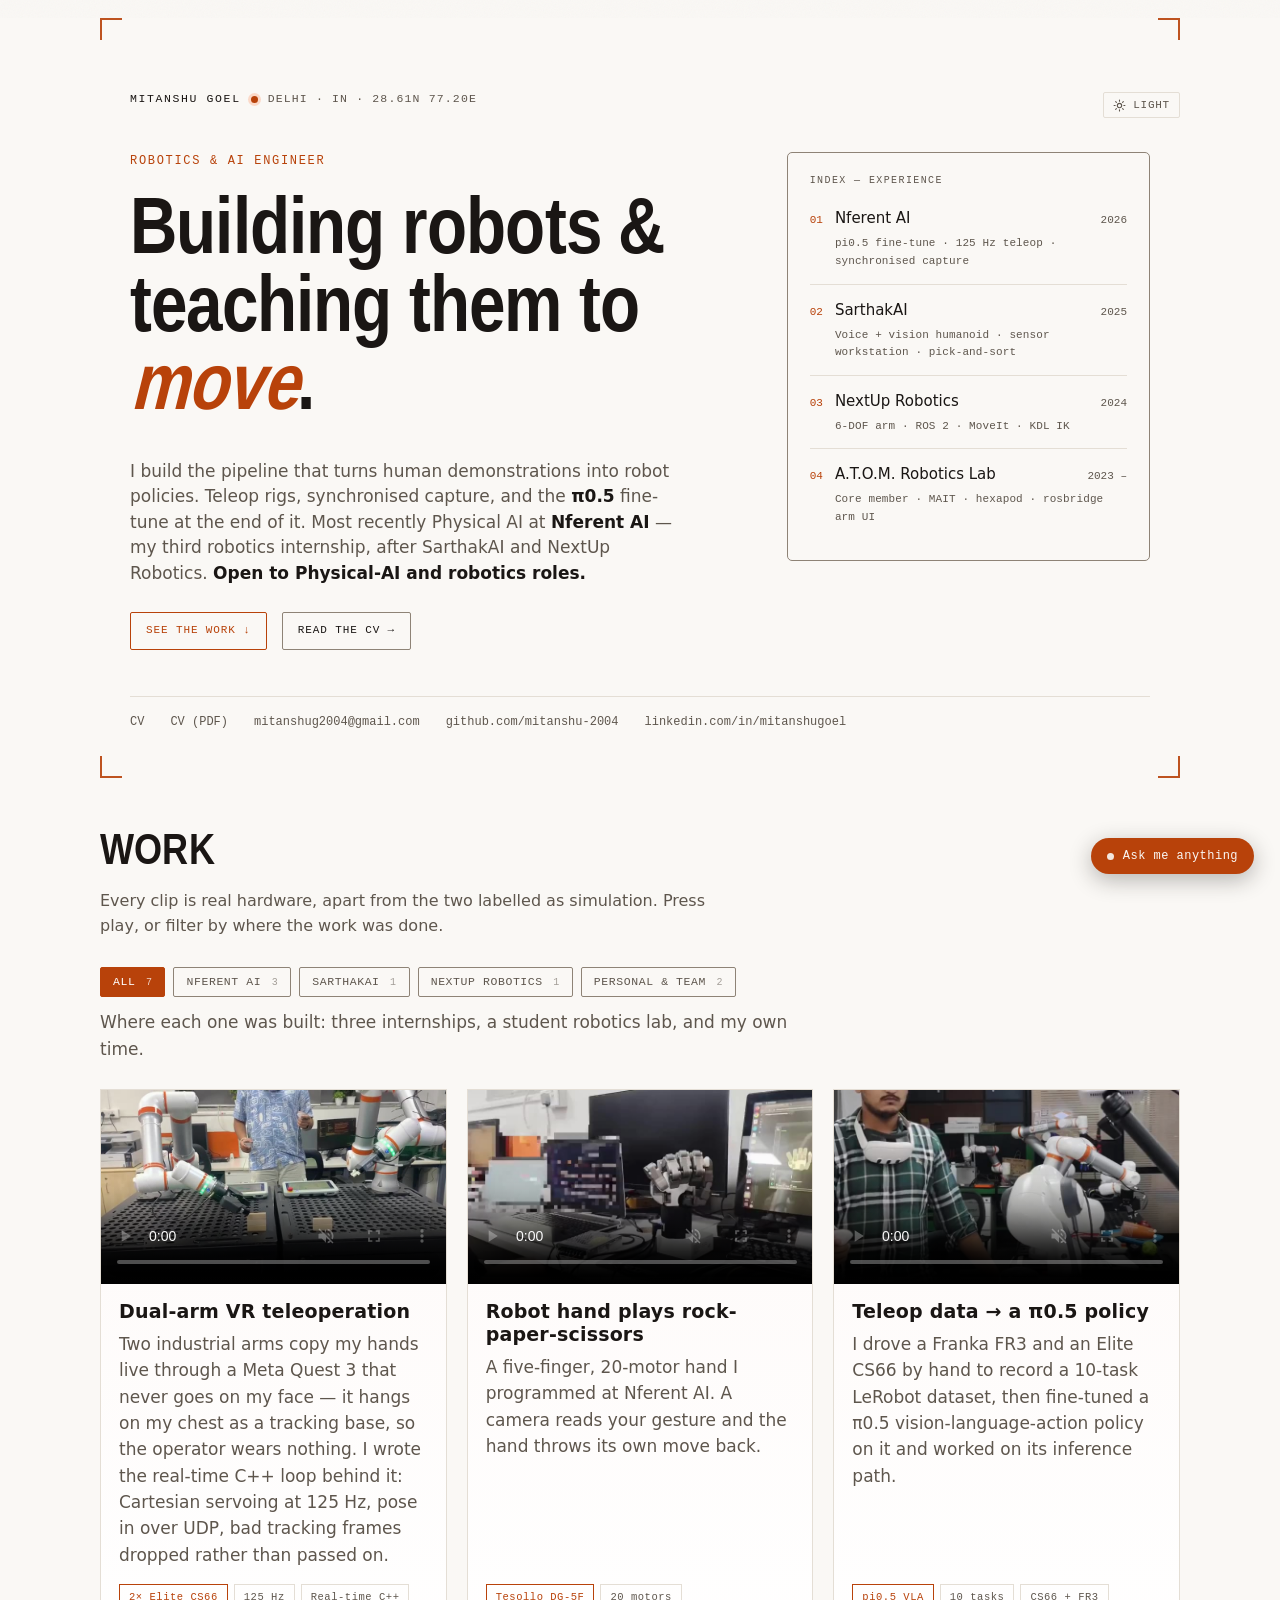
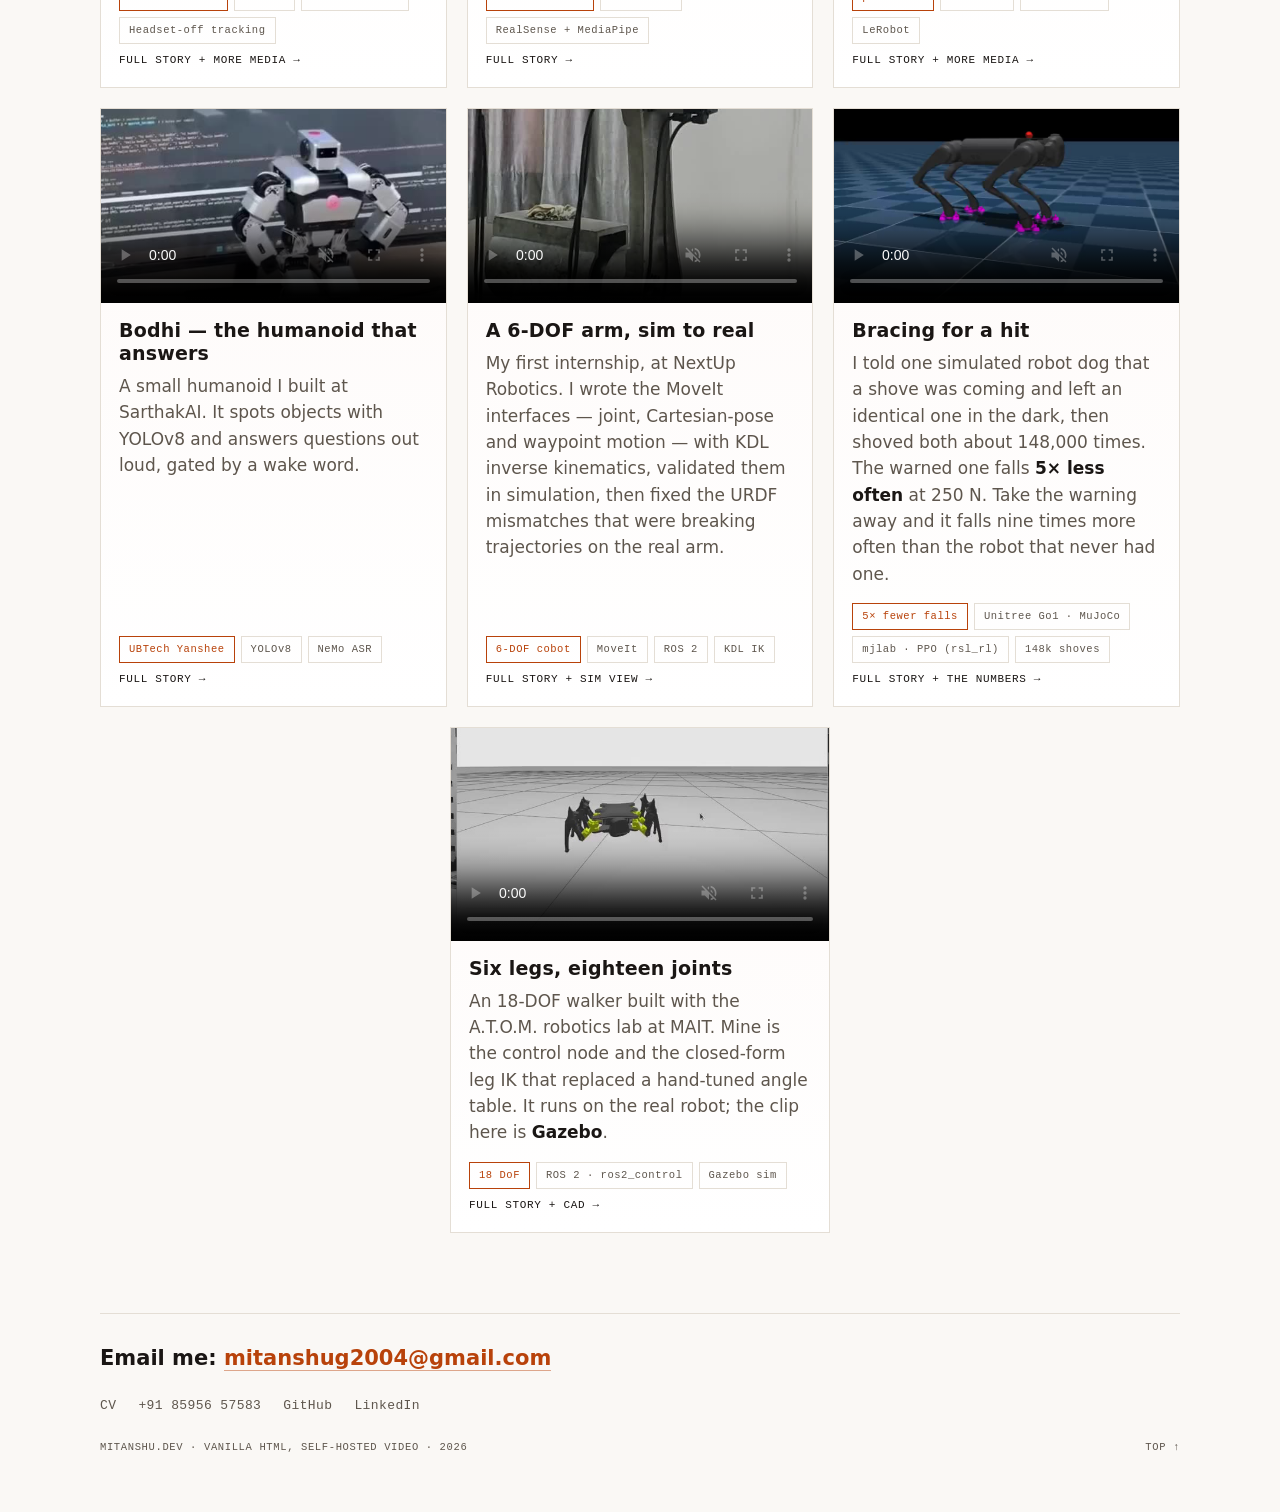
==== index.html @ b7894341 "NextUp: a clip where the arm actually moves, and a sim built from the real URDF The old hardware cli" ====
<!DOCTYPE html>
<html lang="en" id="top">
<head>
<meta charset="utf-8">
<meta name="viewport" content="width=device-width, initial-scale=1">
<title>Mitanshu Goel — Robotics &amp; AI engineer</title>
<meta name="description" content="I build robots and the AI that runs them — teleoperation rigs, robot hands, data pipelines. Demo footage from hardware I ran myself, numbers as measured.">
<meta property="og:type" content="website">
<meta property="og:site_name" content="Mitanshu Goel">
<meta property="og:locale" content="en_US">
<meta property="og:title" content="Mitanshu Goel — Robotics &amp; AI engineer">
<meta property="og:description" content="Teleoperation rigs, robot hands, and the ML behind them — real hardware, numbers as measured.">
<meta property="og:url" content="https://mitanshu.dev/">
<meta property="og:image" content="https://mitanshu.dev/assets/media/og.jpg">
<meta property="og:image:width" content="1200">
<meta property="og:image:height" content="630">
<meta property="og:image:alt" content="Mitanshu Goel — Robotics &amp; AI engineer. Building robots and teaching them to move. Open to Physical-AI and robotics roles.">
<meta name="twitter:card" content="summary_large_image">
<meta name="twitter:image" content="https://mitanshu.dev/assets/media/og.jpg">
<link rel="canonical" href="https://mitanshu.dev/">
<meta name="theme-color" content="#FAF8F5" media="(prefers-color-scheme: light)">
<meta name="theme-color" content="#131110" media="(prefers-color-scheme: dark)">
<link rel="icon" href="/favicon.svg" type="image/svg+xml">
<link rel="apple-touch-icon" href="/apple-touch-icon.png">
<link rel="preload" href="/assets/fonts/lsn-bold.woff2" as="font" type="font/woff2" crossorigin>
<link rel="stylesheet" href="/assets/css/site.css">
<script>
/* Applies a saved theme before first paint. Inline and synchronous on purpose:
   deferred in an external file this runs after the first frame and the page
   flashes the wrong scheme. No stored choice means no attribute, which leaves
   `color-scheme: light dark` to follow the operating system. */
(function(){try{var t=localStorage.getItem("theme");
if(t==="light"||t==="dark")document.documentElement.setAttribute("data-theme",t);}catch(e){}})();
</script>

<link rel="stylesheet" href="/assets/css/chat.css">
<!-- Chat backend: points at the deployed Cloudflare Worker. On localhost the widget uses the dev-proxy automatically. -->
<meta name="chat-endpoint" content="https://mitanshu-chat.mitanshug2004.workers.dev/chat">
<script src="/assets/js/site.js" defer></script>
<script src="/assets/js/analytics.js" defer></script>
<script src="/assets/js/chat.js" defer></script>
<script>document.documentElement.classList.add('reveal-on');addEventListener('load',function(){setTimeout(function(){var n=document.querySelectorAll('.reveal:not(.is-in)');for(var i=0;i<n.length;i++)n[i].classList.add('is-in');},2500);});</script>
<script type="application/ld+json">
{
  "@context": "https://schema.org",
  "@graph": [
    {
      "@type": "WebSite",
      "@id": "https://mitanshu.dev/#website",
      "url": "https://mitanshu.dev/",
      "name": "Mitanshu Goel",
      "description": "Robotics & AI engineer — teleoperation rigs, robot hands, and the ML behind them.",
      "inLanguage": "en",
      "publisher": { "@id": "https://mitanshu.dev/#person" }
    },
    {
      "@type": "ProfilePage",
      "@id": "https://mitanshu.dev/#profilepage",
      "url": "https://mitanshu.dev/",
      "name": "Mitanshu Goel — Robotics & AI engineer",
      "isPartOf": { "@id": "https://mitanshu.dev/#website" },
      "mainEntity": { "@id": "https://mitanshu.dev/#person" }
    },
    {
      "@type": "Person",
      "@id": "https://mitanshu.dev/#person",
      "name": "Mitanshu Goel",
      "url": "https://mitanshu.dev/",
      "image": "https://mitanshu.dev/assets/media/og.jpg",
      "jobTitle": "Robotics & AI Engineer",
      "email": "mailto:mitanshug2004@gmail.com",
      "address": {
        "@type": "PostalAddress",
        "addressLocality": "Delhi",
        "addressCountry": "IN"
      },
      "alumniOf": {
        "@type": "CollegeOrUniversity",
        "name": "Maharaja Agrasen Institute of Technology",
        "sameAs": "https://www.mait.ac.in/"
      },
      "hasCredential": {
        "@type": "EducationalOccupationalCredential",
        "credentialCategory": "Bachelor's Degree",
        "educationalLevel": "B.Tech, Electronics & Communication Engineering",
        "about": "Minor in AI & Machine Learning",
        "dateCreated": "2026"
      },
      "knowsAbout": [
        "Robotics",
        "ROS 2",
        "Teleoperation",
        "Imitation learning",
        "Reinforcement learning",
        "MuJoCo",
        "Legged locomotion",
        "Physical AI",
        "Dexterous manipulation",
        "Machine learning",
        "PyTorch",
        "Computer vision",
        "Real-time C++",
        "Vision-language-action policies",
        "LeRobot",
        "Teleoperation control loops"
      ],
      "sameAs": [
        "https://github.com/mitanshu-2004",
        "https://www.linkedin.com/in/mitanshugoel",
        "https://huggingface.co/mitanshugoel"
      ]
    }
  ]
}
</script>
</head>
<body>

<a class="skip" href="#work">Skip to work</a>
<div class="wrap">

      <div class="theme-slot">
        <button class="theme-tog" type="button" id="themeTog" aria-pressed="false" title="Switch between light and dark">
          <svg class="t-sun" viewBox="0 0 24 24" fill="none" stroke="currentColor" stroke-width="2" stroke-linecap="round" aria-hidden="true"><circle cx="12" cy="12" r="4"/><path d="M12 2v2M12 20v2M4.9 4.9l1.4 1.4M17.7 17.7l1.4 1.4M2 12h2M20 12h2M4.9 19.1l1.4-1.4M17.7 6.3l1.4-1.4"/></svg>
          <svg class="t-moon" viewBox="0 0 24 24" fill="none" stroke="currentColor" stroke-width="2" stroke-linecap="round" stroke-linejoin="round" aria-hidden="true"><path d="M21 12.8A9 9 0 1 1 11.2 3a7 7 0 0 0 9.8 9.8z"/></svg>
          <span class="t-label" aria-hidden="true"></span>
          <span class="sr-only">Switch colour theme</span>
        </button>
      </div>


  <!-- ================= hero — statement + experience index ================= -->
  <section class="hero" id="hero">
    <span class="vf vf-tl" aria-hidden="true"></span>
    <span class="vf vf-tr" aria-hidden="true"></span>
    <span class="vf vf-bl" aria-hidden="true"></span>
    <span class="vf vf-br" aria-hidden="true"></span>

    <p class="hero-stamp"><span class="hs-name">Mitanshu Goel</span><span class="hs-dot" aria-hidden="true"></span><span class="hs-meta">Delhi · IN · 28.61N 77.20E</span></p>

    <div class="hero-main">
      <div class="hero-lead">
        <p class="hero-eyebrow">Robotics &amp; AI Engineer</p>
        <h1 class="hero-claim">Building robots &amp; teaching them to <em>move</em>.</h1>
        <p class="hero-sub">I build the pipeline that turns human demonstrations into robot policies. Teleop rigs, synchronised capture, and the <b>&#960;0.5</b> fine-tune at the end of it. Most recently Physical AI at <b>Nferent AI</b> — my third robotics internship, after SarthakAI and NextUp Robotics. <b>Open to Physical-AI and robotics roles.</b></p>
        <a class="hero-cta" href="#work">See the work ↓</a>
        <a class="hero-cta alt" href="/cv.html">Read the CV →</a>
      </div>

      <aside class="hero-index" aria-label="Experience">
        <div class="hi-cap">Index — Experience</div>
        <a class="hi-row" href="#work">
          <span class="hi-no">01</span><span class="hi-co">Nferent AI</span><span class="hi-yr">2026</span>
          <span class="hi-ro">pi0.5 fine-tune · 125 Hz teleop · synchronised capture</span>
        </a>
        <a class="hi-row" href="#work">
          <span class="hi-no">02</span><span class="hi-co">SarthakAI</span><span class="hi-yr">2025</span>
          <span class="hi-ro">Voice + vision humanoid · sensor workstation · pick-and-sort</span>
        </a>
        <a class="hi-row" href="#work">
          <span class="hi-no">03</span><span class="hi-co">NextUp Robotics</span><span class="hi-yr">2024</span>
          <span class="hi-ro">6-DOF arm · ROS 2 · MoveIt · KDL IK</span>
        </a>
        <!-- A.T.O.M. runs alongside all three internships and is the only entry
             here that is still current. It was on the CV but not on the home
             page, which left a large empty rectangle under this box on desktop.
             Filling it with real, continuous involvement beats filling it with
             a graphic. -->
        <a class="hi-row" href="/projects/hexapod.html">
          <span class="hi-no">04</span><span class="hi-co">A.T.O.M. Robotics Lab</span><span class="hi-yr">2023 –</span>
          <span class="hi-ro">Core member · MAIT · hexapod · rosbridge arm UI</span>
        </a>
      </aside>
    </div>

    <nav class="hero-foot" aria-label="Contact and profiles">
      <a href="/cv.html">CV</a>
      <a href="/assets/docs/Mitanshu-Goel-Robotics-CV.pdf" download>CV (PDF)</a>
      <a href="mailto:mitanshug2004@gmail.com">mitanshug2004@gmail.com</a>
      <a href="https://github.com/mitanshu-2004" rel="me">github.com/mitanshu-2004</a>
      <a href="https://www.linkedin.com/in/mitanshugoel" rel="me">linkedin.com/in/mitanshugoel</a>
    </nav>
  </section>

  <!-- ================= work ================= -->
  <section class="block" id="work">
    <h2 class="display">Work</h2>
    <p class="lede">Every clip is real hardware, apart from the two labelled as simulation. Press play, or filter by where the work was done.</p>

    <div class="org-filter" role="group" aria-label="Filter work by where it was built">
      <button class="ofil" data-f="all" aria-pressed="true" data-blurb="Where each one was built. Three internships, a student robotics lab, and my own time.">All <span class="ct">7</span></button>
      <button class="ofil" data-f="nferent" aria-pressed="false" data-blurb="Physical AI intern, Mar–Jun 2026. A &#960;0.5 policy fine-tune, the 125 Hz teleop loop that collected its data, and a 20-motor dexterous hand.">Nferent AI <span class="ct">3</span></button>
      <button class="ofil" data-f="sarthak" aria-pressed="false" data-blurb="AI intern, Jun–Aug 2025. A Yanshee voice-and-vision humanoid, a sensor workstation for food-chain telemetry, and a vision-guided pick-and-sort line.">SarthakAI <span class="ct">1</span></button>
      <button class="ofil" data-f="nextup" aria-pressed="false" data-blurb="Robotics intern, Jul–Sep 2024. Brought up a 6-DOF arm in ROS 2 with MoveIt and KDL inverse kinematics, from simulation to the real arm.">NextUp Robotics <span class="ct">1</span></button>
      <button class="ofil" data-f="personal" aria-pressed="false" data-blurb="An RL study on warning a robot before it gets shoved, done on my own time, and an 18-DOF hexapod built with the A.T.O.M. robotics lab at MAIT.">Personal &amp; team <span class="ct">2</span></button>
    </div>
    <p class="org-blurb" id="orgBlurb" aria-live="polite">Where each one was built: three internships, a student robotics lab, and my own time.</p>

    <div class="work-grid">

      <article class="work-card reveal" data-org="nferent" style="--i:0">
        <div class="media">
          <video src="/assets/media/dualarm-card.mp4" poster="/assets/media/dualarm-card-poster.jpg" muted loop playsinline preload="none" aria-label="Dual-arm VR teleoperation demo"></video>
        </div>
        <div class="card-body">
          <h3><a href="/projects/dual-arm-vr-teleop.html">Dual-arm VR teleoperation</a></h3>
          <p>Two industrial arms copy my hands live through a Meta Quest 3 that never goes on my face — it hangs on my chest as a tracking base, so the operator wears nothing. I wrote the real-time C++ loop behind it: Cartesian servoing at 125 Hz, pose in over UDP, bad tracking frames dropped rather than passed on.</p>
          <div class="chips">
            <span class="chip hot">2× Elite CS66</span>
            <span class="chip">125 Hz</span>
            <span class="chip">Real-time C++</span>
            <span class="chip">Headset-off tracking</span>
          </div>
          <span class="more-link" aria-hidden="true">Full story + more media →</span>
        </div>
      </article>

      <article class="work-card reveal" data-org="nferent" style="--i:1">
        <div class="media">
          <video src="/assets/media/tesollo-card.mp4" poster="/assets/media/tesollo-card-poster.jpg" muted loop playsinline preload="none" aria-label="Robot hand playing rock-paper-scissors"></video>
        </div>
        <div class="card-body">
          <h3><a href="/projects/tesollo-rps.html">Robot hand plays rock-paper-scissors</a></h3>
          <p>A five-finger, 20-motor hand I programmed at Nferent AI. A camera reads your gesture and the hand throws its own move back.</p>
          <div class="chips">
            <span class="chip hot">Tesollo DG-5F</span>
            <span class="chip">20 motors</span>
            <span class="chip">RealSense + MediaPipe</span>
          </div>
          <span class="more-link" aria-hidden="true">Full story →</span>
        </div>
      </article>

      <article class="work-card reveal" data-org="nferent" style="--i:2">
        <div class="media">
          <video src="/assets/media/franka-card.mp4" poster="/assets/media/franka-card-poster.jpg" muted loop playsinline preload="none" aria-label="Franka arm teleoperation demo"></video>
        </div>
        <div class="card-body">
          <h3><a href="/projects/franka-teleop-dataset.html">Teleop data → a &#960;0.5 policy</a></h3>
          <p>I drove a Franka FR3 and an Elite CS66 by hand to record a 10-task LeRobot dataset, then fine-tuned a &#960;0.5 vision-language-action policy on it and worked on its inference path.</p>
          <div class="chips">
            <span class="chip hot">pi0.5 VLA</span>
            <span class="chip">10 tasks</span>
            <span class="chip">CS66 + FR3</span>
            <span class="chip">LeRobot</span>
          </div>
          <span class="more-link" aria-hidden="true">Full story + more media →</span>
        </div>
      </article>


      <article class="work-card reveal" data-org="sarthak" style="--i:3">
        <div class="media">
          <video src="/assets/media/bodhi-card.mp4" poster="/assets/media/bodhi-card-poster.jpg" muted loop playsinline preload="none" aria-label="Bodhi voice assistant humanoid demo"></video>
        </div>
        <div class="card-body">
          <h3><a href="/projects/bodhi-humanoid.html">Bodhi — the humanoid that answers</a></h3>
          <p>A small humanoid I built at SarthakAI. It spots objects with YOLOv8 and answers questions out loud, gated by a wake word.</p>
          <div class="chips">
            <span class="chip hot">UBTech Yanshee</span>
            <span class="chip">YOLOv8</span>
            <span class="chip">NeMo ASR</span>
          </div>
          <span class="more-link" aria-hidden="true">Full story →</span>
        </div>
      </article>

      <article class="work-card reveal" data-org="nextup" style="--i:4">
        <div class="media">
          <video src="/assets/media/nextup-demo.mp4" poster="/assets/media/nextup-demo-poster.jpg" muted loop playsinline preload="none" aria-label="A 6-DOF cobot arm running a MoveIt motion sequence on real hardware"></video>
        </div>
        <div class="card-body">
          <h3><a href="/projects/nextup-cobot.html">A 6-DOF arm, sim to real</a></h3>
          <p>My first internship, at NextUp Robotics. I wrote the MoveIt interfaces — joint, Cartesian-pose and waypoint motion — with KDL inverse kinematics, validated them in simulation, then fixed the URDF mismatches that were breaking trajectories on the real arm.</p>
          <div class="chips">
            <span class="chip hot">6-DOF cobot</span>
            <span class="chip">MoveIt</span>
            <span class="chip">ROS 2</span>
            <span class="chip">KDL IK</span>
          </div>
          <span class="more-link" aria-hidden="true">Full story + sim view →</span>
        </div>
      </article>

      <article class="work-card reveal" data-org="personal" style="--i:5">
        <div class="media">
          <video src="/assets/media/brace-card.mp4" poster="/assets/media/brace-card-poster.jpg" muted loop playsinline preload="none" aria-label="A simulated Unitree Go1 robot dog taking a 250 N shove while walking"></video>
        </div>
        <div class="card-body">
          <h3><a href="/projects/brace-for-impact.html">Bracing for a hit</a></h3>
          <p>I told one simulated robot dog that a shove was coming and left an identical one in the dark, then shoved both about 148,000 times. The warned one falls <b>5× less often</b> at 250 N. Take the warning away and it falls nine times more often than the robot that never had one.</p>
          <div class="chips">
            <span class="chip hot">5× fewer falls</span>
            <span class="chip">Unitree Go1 · MuJoCo</span>
            <span class="chip">mjlab · PPO (rsl_rl)</span>
            <span class="chip">148k shoves</span>
          </div>
          <span class="more-link" aria-hidden="true">Full story + the numbers →</span>
        </div>
      </article>

      <article class="work-card reveal" data-org="personal" style="--i:6">
        <div class="media">
          <video src="/assets/media/hexapod-card.mp4" poster="/assets/media/hexapod-card-poster.jpg" muted loop playsinline preload="none" aria-label="18-DoF hexapod walking in Gazebo simulation"></video>
        </div>
        <div class="card-body">
          <h3><a href="/projects/hexapod.html">Six legs, eighteen joints</a></h3>
          <p>An 18-DOF walker built with the A.T.O.M. robotics lab at MAIT. Mine is the control node and the closed-form leg IK that replaced a hand-tuned angle table. It runs on the real robot; the clip here is <b>Gazebo</b>.</p>
          <div class="chips">
            <span class="chip hot">18 DoF</span>
            <span class="chip">ROS 2 · ros2_control</span>
            <span class="chip">Gazebo sim</span>
          </div>
          <span class="more-link" aria-hidden="true">Full story + CAD →</span>
        </div>
      </article>



    </div>
  </section>

  <!-- ================= footer ================= -->
  <footer class="site-foot">
    <p class="foot-reach">Email me: <a href="mailto:mitanshug2004@gmail.com">mitanshug2004@gmail.com</a></p>
    <nav class="foot-contact" aria-label="Contact and profiles">
      <a href="/cv.html">CV</a>
      <a href="tel:+918595657583">+91 85956 57583</a>
      <a href="https://github.com/mitanshu-2004" rel="me">GitHub</a>
      <a href="https://www.linkedin.com/in/mitanshugoel" rel="me">LinkedIn</a>
    </nav>
    <div class="foot-base">
      <p>MITANSHU.DEV · Vanilla HTML, self-hosted video · 2026</p>
      <span class="foot-base-nav"><a href="#top">Top ↑</a></span>
    </div>
  </footer>

</div>

</body>
</html>
---- assets/css/site.css ----
/* ============================================================
   mitanshu.dev — plain, media-first.
   Videos are the content; everything else stays out of their way.

   THEMING. Every colour is declared twice: a plain dark value, then
   the same token as light-dark(). Browsers without light-dark() drop
   the second declaration as invalid and keep the dark site exactly as
   it was — the same progressive-enhancement pattern --accent-glow
   already used below.

   Which side of light-dark() applies is decided by `color-scheme`.
   :root carries `light dark`, so the default is whatever the operating
   system asks for. The toggle writes color-scheme onto :root through a
   data-theme attribute, so a manual choice overrides the system one
   without a second copy of the palette.

   The light values are not the dark ones inverted. #FF6A2B scores
   2.68:1 on an off-white background, which fails AA for text, so the
   light accent is darkened to #B8420A (5.18:1). --muted, --line-strong
   and --ok are re-derived the same way rather than guessed.
   ============================================================ */

:root {
  color-scheme: light dark;

  --bg: #131110;
  --bg: light-dark(#FAF8F5, #131110);
  --bg-elev: #1C1815;
  --bg-elev: light-dark(#FFFFFF, #1C1815);
  --ink: #EDE8E2;
  --ink: light-dark(#1A1614, #EDE8E2);          /* 16.9:1 light · 15.5:1 dark */
  --muted: #A39B92;
  --muted: light-dark(#5E564D, #A39B92);        /*  6.8:1 light ·  6.9:1 dark */
  --line: #2E2925;                              /* decorative rules */
  --line: light-dark(#E4DED5, #2E2925);
  --line-strong: #756B60;                       /* interactive borders (≥3:1) */
  --line-strong: light-dark(#8E8376, #756B60);  /*  3.5:1 light ·  3.6:1 dark */
  --accent: #FF6A2B;
  --accent: light-dark(#B8420A, #FF6A2B);       /*  5.2:1 light ·  6.6:1 dark */
  --accent-ink: #131110;
  --accent-ink: light-dark(#FFFFFF, #131110);   /* text ON the accent */
  --ok: #58B380;
  --ok: light-dark(#1E7A47, #58B380);
  --mono: ui-monospace, "SF Mono", "Cascadia Code", "JetBrains Mono", Consolas, "Liberation Mono", monospace;
  --sans: system-ui, -apple-system, "Segoe UI", Roboto, "Liberation Sans", Arial, sans-serif;

  /* type scale — one system instead of hand-picked px */
  --step-000: 0.6875rem;   /* 11px   mono micro-labels */
  --step-00:  0.78125rem;  /* 12.5px mono body / skill lines */
  --step-0:   1rem;        /* 16px   body */
  --step-1:   clamp(0.95rem, 0.9rem + 0.3vw, 1.0625rem); /* card copy, hero sub */
  --step-2:   1.1875rem;   /* 19px   card title */
  --step-3:   clamp(1.6rem, 1.2rem + 2vw, 2.75rem);      /* section head */
  --step-4:   clamp(2.4rem, 1.5rem + 4.4vw, 4.9rem);     /* hero */

  --ease: cubic-bezier(0.2, 0.7, 0.2, 1);
  --accent-glow: rgba(255, 106, 43, 0.4);                                /* fallback */
  --accent-glow: color-mix(in oklab, var(--accent) 40%, transparent);
}

/* A manual choice pins color-scheme, which decides light-dark() for every
   token above. No second palette to keep in sync. */
:root[data-theme="light"] { color-scheme: light; }
:root[data-theme="dark"]  { color-scheme: dark; }

/* Posters and video are graded for a dark page; on white they glare. A hair of
   contrast pulls them back without touching the files. */
:root[data-theme="light"] .media video,
:root[data-theme="light"] .media img { filter: saturate(0.96) brightness(0.985); }
@media (prefers-color-scheme: light) {
  :root:not([data-theme="dark"]) .media video,
  :root:not([data-theme="dark"]) .media img { filter: saturate(0.96) brightness(0.985); }
}

@font-face {
  font-family: "LSN Display";
  src: url("../fonts/lsn-bold.woff2") format("woff2");
  font-weight: 700;
  font-style: normal;
  font-display: swap;
}

* { box-sizing: border-box; }

html { background: var(--bg); scroll-behavior: smooth; }

body {
  margin: 0;
  background: var(--bg);
  color: var(--ink);
  font-family: var(--sans);
  font-size: var(--step-0);
  line-height: 1.6;
  -webkit-font-smoothing: antialiased;
}

/* One quiet layer of film grain over the flat dark field — its job is to kill
   gradient banding on #131110 and give the surface a little tactile texture.
   Fixed, behind content (z-index:-1), never intercepts clicks; nothing repaints
   on scroll. No ambient color glow — a warm halo behind the text would just be
   mood with no referent, which is the exact look this site is trying not to be. */
body::after {
  content: "";
  position: fixed;
  inset: 0;
  z-index: -1;
  pointer-events: none;
  opacity: 0.035;
  background-image: url("data:image/svg+xml,%3Csvg xmlns='http://www.w3.org/2000/svg'%3E%3Cfilter id='n'%3E%3CfeTurbulence type='fractalNoise' baseFrequency='0.85' numOctaves='2' stitchTiles='stitch'/%3E%3C/filter%3E%3Crect width='100%25' height='100%25' filter='url(%23n)'/%3E%3C/svg%3E");
}

.wrap { max-width: 1160px; margin: 0 auto; padding: 0 clamp(18px, 4vw, 40px); position: relative; z-index: 0; }

/* keyboard skip link */
.skip { position: absolute; left: -9999px; top: 0; }
.skip:focus {
  left: 8px; top: 8px; z-index: 100;
  background: var(--accent); color: var(--accent-ink);
  font-family: var(--mono); font-size: var(--step-000); letter-spacing: 0.06em;
  text-transform: uppercase; padding: 8px 12px; border: none;
}

a { color: inherit; text-decoration: none; border-bottom: 1px solid var(--accent); transition: color 140ms var(--ease), background-color 140ms var(--ease); }
a:hover { color: var(--accent); }
a:focus-visible { outline: 2px solid var(--accent); outline-offset: 2px; }
/* keep the solid orange swap only where it reads as a button — chips & CTA link rows */
a.chip:hover, .contact-links a:hover { background: var(--accent); color: var(--accent-ink); border-color: var(--accent); }

p { margin: 0 0 1em; }

.display {
  font-family: "LSN Display", var(--sans);
  font-weight: 700;
  text-transform: uppercase;
  line-height: 0.95;
  letter-spacing: 0.005em;
  text-wrap: balance;
  margin: 0;
}

/* ---------- header ---------- */
.site-head {
  display: flex;
  flex-wrap: wrap;
  gap: 10px 22px;
  align-items: center;
  justify-content: space-between;
  padding: 18px 0;
  border-bottom: 1px solid var(--line);
}
.brand { border: none; display: flex; flex-direction: column; gap: 2px; }
.brand:hover { background: none; color: inherit; }
.brand .name {
  font-family: "LSN Display", var(--sans);
  font-weight: 700;
  text-transform: uppercase;
  font-size: 18px;
  letter-spacing: 0.03em;
}
.brand .role {
  font-family: var(--mono);
  font-size: 10.5px;
  letter-spacing: 0.1em;
  color: var(--accent);
  text-transform: uppercase;
}
.site-nav {
  display: flex;
  flex-wrap: wrap;
  gap: 4px 14px;
  font-family: var(--mono);
  font-size: 11.5px;
  letter-spacing: 0.08em;
  text-transform: uppercase;
}
.site-nav a { border-bottom-color: transparent; padding: 8px 2px; margin: -4px 0; }
.site-nav a:hover { background: none; color: var(--accent); border-bottom-color: var(--accent); }

/* ---------- hero ---------- */
/* ---------- hero ---------- */
.hero {
  position: relative;
  padding: clamp(40px, 6vw, 72px) clamp(14px, 2.5vw, 30px) clamp(30px, 4vw, 46px);
  margin-top: clamp(8px, 2vw, 18px);
}

/* fiducial corner brackets framing the hero — a simple, honest lab motif */
.vf { position: absolute; width: 22px; height: 22px; z-index: 1; pointer-events: none; border: 0 solid var(--accent); opacity: 0.9; }
.vf-tl { top: 0; left: 0; border-top-width: 2px; border-left-width: 2px; }
.vf-tr { top: 0; right: 0; border-top-width: 2px; border-right-width: 2px; }
.vf-bl { bottom: 0; left: 0; border-bottom-width: 2px; border-left-width: 2px; }
.vf-br { bottom: 0; right: 0; border-bottom-width: 2px; border-right-width: 2px; }

/* hero: a big-type statement + a numbered experience index, framed by fiducials */
.hero-stamp {
  position: relative; z-index: 1;
  display: flex; align-items: center; gap: 10px; flex-wrap: wrap;
  font-family: var(--mono); font-size: 11.5px; letter-spacing: 0.1em; text-transform: uppercase;
  color: var(--muted); margin: 0 0 clamp(26px, 4vw, 44px);
}
.hero-stamp .hs-name { color: var(--ink); letter-spacing: 0.14em; }
.hero-stamp .hs-dot { width: 7px; height: 7px; border-radius: 50%; background: var(--accent); box-shadow: 0 0 0 3px rgba(255, 106, 43, 0.22); }

.hero-main {
  position: relative; z-index: 1;
  display: grid; grid-template-columns: 1.25fr 0.75fr; gap: clamp(26px, 4vw, 60px); align-items: start;
}
.hero-eyebrow {
  font-family: var(--mono); font-size: 12px; letter-spacing: 0.14em; text-transform: uppercase;
  color: var(--accent); margin: 0 0 clamp(16px, 2vw, 22px);
}
.hero-claim {
  font-family: "LSN Display", var(--sans);
  font-weight: 700;
  font-size: clamp(38px, 6.4vw, 80px);
  line-height: 0.98; letter-spacing: -0.01em;
  color: var(--ink); margin: 0; max-width: 15ch;
}
.hero-claim em { font-style: italic; color: var(--accent); }
.hero-sub {
  font-size: var(--step-1); line-height: 1.5; color: var(--muted);
  max-width: 52ch; margin: clamp(20px, 3vw, 30px) 0 0;
}
.hero-sub b { color: var(--ink); font-weight: 600; }

.hero-index {
  position: relative;
  border: 1px solid var(--line-strong); border-radius: 5px;
  padding: clamp(14px, 1.6vw, 20px) clamp(16px, 1.8vw, 22px);
}
.hi-cap {
  font-family: var(--mono); font-size: 10px; letter-spacing: 0.14em; text-transform: uppercase;
  color: var(--muted); margin-bottom: 4px;
}
.hi-row {
  display: grid; grid-template-columns: auto 1fr auto; gap: 3px 12px; align-items: baseline;
  padding: 13px 0; border-top: 1px solid var(--line); border-bottom: none; color: var(--muted);
  text-decoration: none;
}
.hi-row:first-of-type { border-top: none; }
.hi-no { font-family: var(--mono); font-size: 11px; color: var(--accent); }
.hi-co { font-size: 15px; color: var(--ink); }
.hi-yr { font-family: var(--mono); font-size: 11px; color: var(--muted); }
.hi-ro { grid-column: 2 / 4; font-family: var(--mono); font-size: 11px; letter-spacing: 0.01em; color: var(--muted); margin-top: 2px; }
.hi-row:hover .hi-co, .hi-row:focus-visible .hi-co { color: var(--accent); }

.hero-foot {
  position: relative; z-index: 1;
  display: flex; gap: clamp(14px, 2.4vw, 26px); flex-wrap: wrap;
  font-family: var(--mono); font-size: 12px;
  margin-top: clamp(26px, 4vw, 46px); padding-top: 16px; border-top: 1px solid var(--line);
}
.hero-foot a { color: var(--muted); border-bottom: none; }
.hero-foot a:hover { color: var(--accent); }

@media (max-width: 820px) {
  .hero-main { grid-template-columns: 1fr; gap: 28px; }
}
h1.display { font-size: var(--step-4); margin: 0 0 26px; }
.hero-cta { display: inline-block; font-family: var(--mono); font-size: var(--step-000); letter-spacing: 0.08em; text-transform: uppercase; color: var(--accent); border: 1px solid var(--accent); border-radius: 2px; padding: 9px 15px; margin-top: 26px; }
.hero-cta:hover { background: var(--accent); color: var(--accent-ink); }
/* Secondary CTA. The CV is the page a recruiter actually needs, so it sits
   beside the primary rather than being buried in the footer — but it stays
   quiet (line colour, not accent) so it doesn't compete with "See the work". */
.hero-cta.alt { color: var(--ink); border-color: var(--line-strong); margin-left: 10px; }
.hero-cta.alt:hover { background: var(--ink); color: var(--bg); border-color: var(--ink); }


/* ---------- sections ---------- */
section.block { padding: clamp(30px, 5vw, 54px) 0; }
section.block + section.block { border-top: 1px solid var(--line); }
h2.display { font-size: clamp(26px, 4.4vw, 44px); margin: 0 0 14px; }
h2.display.sm { font-size: clamp(20px, 3vw, 30px); }
.block .lede { color: var(--muted); max-width: 62ch; margin: 0 0 28px; }

/* ---------- org filter: doubles as the experience index ---------- */
.org-filter { display: flex; flex-wrap: wrap; gap: 8px; margin: 0 0 26px; }
.ofil {
  -webkit-appearance: none;
  appearance: none;
  margin: 0;
  line-height: 1.2;
  font-family: var(--mono);
  font-size: 11.5px;
  letter-spacing: 0.05em;
  text-transform: uppercase;
  color: var(--muted);
  background: transparent;
  border: 1px solid var(--line-strong);
  border-radius: 2px;
  padding: 7px 12px;
  cursor: pointer;
  transition: color 140ms var(--ease), background-color 140ms var(--ease), border-color 140ms var(--ease);
}
.ofil:hover { color: var(--ink); border-color: var(--ink); }
.ofil:focus-visible { outline: 2px solid var(--accent); outline-offset: 2px; }
.ofil[aria-pressed="true"] { color: var(--accent-ink); background: var(--accent); border-color: var(--accent); }
.ofil .ct { opacity: 0.55; font-size: 10px; margin-left: 3px; }
.ofil[aria-pressed="true"] .ct { opacity: 0.75; }
.work-card.is-filtered { display: none; }
.org-blurb { margin: -14px 0 26px; color: var(--muted); font-size: var(--step-1); max-width: 68ch; }
.grid-empty { margin: 20px 0 0; color: var(--muted); font-size: var(--step-1); }

/* ---------- work grid ---------- */
/* flex (not grid) so an incomplete last row centers instead of leaving a hole */
.work-grid {
  display: flex;
  flex-wrap: wrap;
  justify-content: center;
  gap: 20px;
}
.work-card {
  position: relative;
  flex: 1 1 320px;
  max-width: 380px;
  min-width: 0;
  border: 1px solid var(--line);
  background: var(--bg-elev);                                             /* fallback */
  background: linear-gradient(180deg, color-mix(in oklab, var(--accent) 3%, var(--bg-elev)), var(--bg-elev));
  display: flex;
  flex-direction: column;
  transition: transform 200ms var(--ease), border-color 200ms var(--ease), box-shadow 200ms var(--ease);
}
.work-card:hover, .work-card:focus-within {
  transform: translateY(-4px);
  border-color: var(--accent);
  box-shadow: 0 18px 42px -20px var(--accent-glow), 0 12px 28px rgba(0, 0, 0, 0.5);
}
/* media zooms inside its frame; fiducials + the more-link catch the accent */
.work-card .media { overflow: hidden; position: relative; z-index: 2; }
.work-card .media video, .work-card .media img { transition: transform 400ms var(--ease); }
.work-card:hover .media video, .work-card:focus-within .media video,
.work-card:hover .media img, .work-card:focus-within .media img { transform: scale(1.045); }
.work-card:hover .media::before, .work-card:hover .media::after,
.work-card:focus-within .media::before, .work-card:focus-within .media::after { border-color: var(--accent); }
.work-card:hover .more-link, .work-card:focus-within .more-link { color: var(--accent); }
.work-card:focus-within { outline: none; }

/* Hard #000 was fine on a dark page. On white it lands as a black slab for the
   moment before the poster paints, and stays as a hard edge behind any clip
   that does not fill the frame. A neutral that sits just under the card keeps
   the letterbox honest without the slam. */
.media { position: relative; background: #000; background: light-dark(#EFEAE3, #000); }
.media video, .media img {
  display: block; width: 100%; height: auto; aspect-ratio: 16 / 9; object-fit: cover;
  background: #000; background: light-dark(#EFEAE3, #000);
}
.media video:focus-visible { outline: 2px solid var(--accent); outline-offset: -2px; }
/* viewfinder fiducials — lab-camera registration marks */
.media::before, .media::after {
  content: "";
  position: absolute;
  width: 14px;
  height: 14px;
  border: 0 solid color-mix(in oklab, var(--ink) 50%, transparent);
  pointer-events: none;
  z-index: 1;
}
.media::before { top: 8px; left: 8px; border-top-width: 1px; border-left-width: 1px; }
.media::after { bottom: 8px; right: 8px; border-bottom-width: 1px; border-right-width: 1px; }

/* network stall: the top-left fiducial becomes a BUFFERING tick */
.media.is-buffering::before, .main-video.is-buffering::before {
  content: "BUFFERING";
  width: auto;
  height: auto;
  border: 0;
  padding: 3px 7px;
  background: color-mix(in oklab, var(--bg) 82%, transparent);
  color: var(--accent);
  font-family: var(--mono);
  font-size: 9.5px;
  letter-spacing: 0.12em;
  animation: buffering-pulse 1.2s ease-in-out infinite;
}
@keyframes buffering-pulse { 50% { opacity: 0.45; } }


.card-body { padding: 16px 18px 18px; display: flex; flex-direction: column; gap: 8px; flex: 1; }
.card-body h3 { margin: 0; font-size: var(--step-2); font-weight: 700; letter-spacing: 0.01em; line-height: 1.2; }
.card-body h3 a { border-bottom: none; }
.card-body h3 a:hover { color: var(--accent); background: none; }
/* stretched link: the whole card opens the project; the video stays interactive */
.card-body h3 a::after { content: ""; position: absolute; inset: 0; z-index: 1; }
.card-body p { font-size: var(--step-1); color: var(--muted); margin: 0; line-height: 1.55; }
.card-body p b { color: var(--ink); font-weight: 600; }
.chips, .more-link { position: relative; }
.chips { display: flex; flex-wrap: wrap; gap: 6px; margin-top: auto; padding-top: 8px; }
.chip {
  font-family: var(--mono);
  font-size: 10.5px;
  letter-spacing: 0.05em;
  border: 1px solid var(--line);
  color: var(--muted);
  padding: 4px 9px;
  white-space: nowrap;
  font-variant-numeric: tabular-nums;
}
.chip.hot { color: var(--accent); border-color: var(--accent); }
a.chip { border-color: var(--line-strong); }
.more-link { font-family: var(--mono); font-size: 11px; letter-spacing: 0.06em; text-transform: uppercase; }

/* "more on github" card */


/* ---------- contact ---------- */
footer.site-foot .foot-reach {
  font-family: var(--sans);
  font-size: clamp(17px, 2.2vw, 21px);
  font-weight: 600;
  line-height: 1.4;
  letter-spacing: 0;
  text-transform: none;
  max-width: none;
  margin: 0;
  color: var(--ink);
}
footer.site-foot .foot-reach a { color: var(--accent); border-bottom: 1px solid color-mix(in oklab, var(--accent) 45%, transparent); }
footer.site-foot .foot-reach a:hover { border-bottom-color: var(--accent); }
.foot-contact {
  display: flex;
  flex-wrap: wrap;
  gap: 10px 22px;
  font-family: var(--mono);
  font-size: 13px;
  letter-spacing: 0.03em;
}
.foot-contact a { color: var(--muted); border-bottom: 1px solid transparent; padding: 2px 0; }
.foot-contact a:hover { color: var(--accent); border-bottom-color: currentColor; }
.contact-links {
  display: flex;
  flex-wrap: wrap;
  gap: 8px 18px;
  font-family: var(--mono);
  font-size: 12px;
  letter-spacing: 0.01em;
  text-transform: none;
  margin-top: 0;
}
.contact-links a { padding: 8px 2px; margin: -4px 0; }

footer.site-foot {
  border-top: 1px solid var(--line);
  padding: 30px 0 56px;
  margin-top: 26px;
  display: flex;
  flex-direction: column;
  gap: 22px;
}
footer.site-foot .contact-links { margin: 0; }
/* proper footer: brand + contact/profiles up top, colophon + back-to-top baseline */
.foot-row { display: flex; flex-wrap: wrap; justify-content: space-between; gap: 18px 40px; }
.foot-brand { display: flex; flex-direction: column; gap: 3px; }
.foot-name { font-family: "LSN Display", var(--sans); font-weight: 700; text-transform: uppercase; letter-spacing: 0.02em; font-size: 16px; line-height: 1; }
.foot-role { font-family: var(--mono); font-size: 11px; letter-spacing: 0.06em; color: var(--muted); text-transform: uppercase; }
.foot-base { display: flex; flex-wrap: wrap; justify-content: space-between; align-items: center; gap: 10px 20px; }
.foot-base a { font-family: var(--mono); font-size: 10.5px; letter-spacing: 0.06em; text-transform: uppercase; border-bottom: none; color: var(--muted); }
.foot-base a:hover { color: var(--accent); }
.foot-base-nav { display: inline-flex; gap: 18px; }
footer.site-foot p {
  font-family: var(--mono);
  font-size: 10.5px;
  letter-spacing: 0.06em;
  color: var(--muted);
  text-transform: uppercase;
  margin: 0;
}

/* ---------- project detail pages ---------- */
.crumb {
  font-family: var(--mono);
  font-size: 10.5px;
  letter-spacing: 0.08em;
  text-transform: uppercase;
  color: var(--muted);
  display: inline-block;
  margin: 22px 0 16px;
  padding: 8px 2px;
}
.project-head h1.display { font-size: clamp(30px, 5.4vw, 58px); }
.project-head .lede { color: var(--muted); max-width: 62ch; margin: 4px 0 0; font-size: var(--step-1); }
.meta-row { display: flex; flex-wrap: wrap; gap: 6px; margin: 14px 0 20px; }
.main-video { position: relative; border: 1px solid var(--line-strong); background: #000; }
.main-video video { display: block; width: 100%; height: auto; }
/* portrait phone footage: cap the height and letterbox instead of a wall-tall player */
/* standalone portrait clip: the frame hugs the video (centered) instead of
   sitting in a wide black letterbox on desktop */
.main-video.portrait { display: flex; justify-content: center; width: fit-content; max-width: 100%; margin-inline: auto; }
.main-video.portrait video { width: auto; max-width: 100%; height: auto; max-height: 74vh; }
@media (max-width: 640px) { .main-video.portrait video { max-height: 86vh; } }
.main-video::before, .main-video::after {
  content: "";
  position: absolute;
  width: 18px;
  height: 18px;
  border: 0 solid color-mix(in oklab, var(--ink) 50%, transparent);
  pointer-events: none;
  z-index: 1;
}
.main-video::before { top: 10px; left: 10px; border-top-width: 1px; border-left-width: 1px; }
.main-video::after { bottom: 10px; right: 10px; border-bottom-width: 1px; border-right-width: 1px; }
/* a video beside its own heading + description; sides alternate down the page */
.media-row { display: grid; grid-template-columns: 1fr 1fr; gap: clamp(20px, 3.5vw, 46px); align-items: center; }
.media-row + .media-row { margin-top: clamp(30px, 4.5vw, 56px); }
.media-row .mr-text h2 { margin: 0 0 14px; }
.media-row .mr-text p { color: var(--muted); margin: 0 0 12px; }
.media-row .mr-text p:last-child { margin-bottom: 0; }
.media-row .mr-text b { color: var(--ink); font-weight: 600; }
.media-row.reverse .mr-media { order: 2; }
/* portrait clip sits centered in its half and is capped so it doesn't tower over the text */
.media-row .main-video.portrait video { max-height: 56vh; }
@media (max-width: 760px) {
  .media-row { grid-template-columns: 1fr; gap: 16px; align-items: start; }
  .media-row.reverse .mr-media { order: 0; }
}

.prose { max-width: 68ch; }
.prose h2 {
  font-family: var(--mono);
  font-size: 12px;
  letter-spacing: 0.09em;
  text-transform: uppercase;
  color: var(--accent);
  margin: 30px 0 10px;
  font-weight: 600;
}
.prose p, .prose li { font-size: 15px; }
.prose ul { margin: 0 0 1em; padding-left: 20px; }
.prose li { margin: 4px 0; }

.gallery {
  display: grid;
  grid-template-columns: repeat(auto-fill, minmax(min(280px, 100%), 1fr));
  gap: 14px;
  margin-top: 10px;
}
.gallery figure { margin: 0; border: 1px solid var(--line); background: var(--bg-elev); }
.gallery video, .gallery img { display: block; width: 100%; height: auto; background: light-dark(#EFEAE3, #000); }
.gallery figcaption {
  font-family: var(--mono);
  font-size: 10.5px;
  letter-spacing: 0.07em;
  text-transform: uppercase;
  color: var(--muted);
  padding: 8px 10px;
}

/* a mono caption under a full-width clip or chart — same voice as .gallery figcaption,
   but for a figure that owns the whole column instead of sitting in the grid */
.fig-note {
  font-family: var(--mono);
  font-size: 10.5px;
  line-height: 1.7;
  letter-spacing: 0.07em;
  text-transform: uppercase;
  color: var(--muted);
  margin: 10px 0 0;
  max-width: 92ch;
}
.fig-note b { color: var(--ink); font-weight: 600; }

/* a chart that carries a result, so it gets its own width rather than being
   boxed to the 68ch reading measure of .prose */
.chart-figure { margin: 26px 0 32px; max-width: 940px; }
.chart-figure img { display: block; width: 100%; height: auto; border: 1px solid var(--line); background: var(--bg); }

/* result tables — on the RL pages the numbers are the content, so they get a
   real table instead of a paragraph. Scrolls sideways on a phone rather than
   squeezing the columns into unreadable wraps. */
.data-table {
  overflow-x: auto;
  margin: 6px 0 18px;
  /* edge shading that shows only while there is more table off-screen: the two
     'local' layers ride the scrolled content and cover the fixed 'scroll' layers
     once you reach either end. Pure CSS, no measuring. */
  background:
    linear-gradient(to right, var(--bg), rgba(19, 17, 16, 0)) 0 0 / 30px 100% no-repeat local,
    linear-gradient(to left, var(--bg), rgba(19, 17, 16, 0)) 100% 0 / 30px 100% no-repeat local,
    linear-gradient(to right, color-mix(in oklab, var(--ink) 15%, transparent), transparent) 0 0 / 16px 100% no-repeat scroll,
    linear-gradient(to left, color-mix(in oklab, var(--ink) 15%, transparent), transparent) 100% 0 / 16px 100% no-repeat scroll;
}
.data-table table { width: 100%; min-width: 480px; border-collapse: collapse; font-family: var(--mono); font-size: 12.5px; }
.data-table th, .data-table td { padding: 7px 12px 7px 0; border-bottom: 1px solid var(--line); text-align: right; white-space: nowrap; color: var(--muted); }
.data-table th:first-child, .data-table td:first-child { text-align: left; }
.data-table thead th {
  color: var(--accent);
  font-weight: 600;
  font-size: 10.5px;
  letter-spacing: 0.07em;
  text-transform: uppercase;
  border-bottom-color: var(--line-strong);
}
.data-table tbody tr:last-child td { border-bottom: none; }
.data-table td b { color: var(--ink); font-weight: 600; }
.data-table .ci { color: var(--muted); opacity: 0.75; }

/* ---------- cv page ---------- */
.cv { max-width: 760px; }
.cv h1.display { font-size: clamp(26px, 4.4vw, 44px); margin: 0 0 14px; }
.cv h2.display.sm { margin-top: 34px; }

/* ---------- 404 ---------- */
.err-code { font-size: clamp(64px, 14vw, 140px); }

/* ---------- scroll reveal: staggered, and safe with no JS or reduced motion ----------
   Elements only hide once .reveal-on is set (by an inline head script), so if scripting
   fails they render normally. Stagger comes from --i on each element. */
.reveal-on .reveal {
  opacity: 0;
  translate: 0 20px;   /* the individual 'translate' property, so it composes with
                          the card's hover 'transform' lift instead of overriding it */
  transition: opacity 0.6s var(--ease), translate 0.6s var(--ease);
  transition-delay: calc(min(var(--i, 0), 8) * 55ms);
}
.reveal-on .reveal.is-in { opacity: 1; translate: none; }
@media (prefers-reduced-motion: reduce) {
  .reveal-on .reveal { opacity: 1; translate: none; transition: none; }
}

@media print {
  :root { --bg: #ffffff; --bg-elev: #ffffff; --ink: #111; --muted: #444; --line: #bbb; --line-strong: #888; --accent: #b33d10; --ok: #1d6b41; }
  body { font-size: 12px; }
  .site-head, .site-nav, footer.site-foot, .print-hint { display: none; }
  a { border-bottom: none; }
}

@media (prefers-reduced-motion: reduce) {
  * { transition: none !important; animation: none !important; }
  html { scroll-behavior: auto; }
}

/* Screen-reader-only text. The toggle's visible label is CSS-generated
   content, which assistive tech may not announce, so the button carries a real
   text node too. */
.sr-only {
  position: absolute; width: 1px; height: 1px; padding: 0; margin: -1px;
  overflow: hidden; clip: rect(0 0 0 0); clip-path: inset(50%); white-space: nowrap;
}

/* ---------- theme toggle ---------- */
/* Sits with the other mono micro-labels rather than floating: the chat pill
   already owns the bottom-right corner, and a second floating control there
   would collide with it on a phone. */
.theme-tog {
  -webkit-appearance: none; appearance: none;
  display: inline-flex; align-items: center; gap: 7px;
  background: none; border: 1px solid var(--line); border-radius: 2px;
  color: var(--muted); font-family: var(--mono); font-size: var(--step-000);
  letter-spacing: 0.07em; text-transform: uppercase;
  padding: 5px 9px; cursor: pointer;
  transition: color .18s var(--ease), border-color .18s var(--ease);
}
.theme-tog:hover { color: var(--ink); border-color: var(--line-strong); }
.theme-tog:focus-visible { outline: 2px solid var(--accent); outline-offset: 2px; }
.theme-tog svg { width: 13px; height: 13px; flex: none; }
/* One icon per scheme; CSS picks which is drawn so the button needs no JS to
   look right on first paint. */
.theme-tog .t-sun { display: none; }
.theme-tog .t-moon { display: block; }
@media (prefers-color-scheme: light) {
  :root:not([data-theme="dark"]) .theme-tog .t-sun { display: block; }
  :root:not([data-theme="dark"]) .theme-tog .t-moon { display: none; }
}
:root[data-theme="light"] .theme-tog .t-sun { display: block; }
:root[data-theme="light"] .theme-tog .t-moon { display: none; }
:root[data-theme="dark"] .theme-tog .t-sun { display: none; }
:root[data-theme="dark"] .theme-tog .t-moon { display: block; }
.theme-tog .t-label::after { content: "Dark"; }
@media (prefers-color-scheme: light) {
  :root:not([data-theme="dark"]) .theme-tog .t-label::after { content: "Light"; }
}
:root[data-theme="light"] .theme-tog .t-label::after { content: "Light"; }
:root[data-theme="dark"] .theme-tog .t-label::after { content: "Dark"; }

/* Inset to clear the corner fiducial, and dropped to sit on the same line as
   the name stamp / breadcrumb rather than floating above everything. `right`
   matches .wrap's own horizontal padding so the button lines up with the
   content column, not the viewport edge. */
.theme-slot {
  position: absolute; z-index: 5;
  top: 74px; right: clamp(18px, 4vw, 40px);
}
@media (max-width: 900px) { .theme-slot { top: 60px; } }
@media (max-width: 640px) { .theme-slot { top: 46px; } }

/* ---------- pointer target sizes ---------- */
/* WCAG 2.5.8 wants 24x24 CSS px for pointer targets. Inline links inside a
   sentence are exempt, so the prose links are left alone — but the footer and
   breadcrumb rows are navigation, and "CV" was a 14x19 target, which is a real
   miss on a phone. Padding grows the hit area; negative margin keeps the
   visible rhythm where it was. */
.hero-foot a,
.foot-contact a,
.foot-base-nav a,
.cv-dl a,
.cv-contact a {
  display: inline-block;
  padding-block: 7px;
  margin-block: -7px;
}
.crumb { display: inline-block; padding-block: 6px; }
/* The theme button and the chat launcher are already comfortably over 24px;
   this only guarantees it if the type scale ever shrinks. */
.theme-tog { min-height: 26px; }

/* The card title is the link; this stretches its hit area over the whole card
   so the poster, the copy and the "Full story" line are all the same target.
   The title stays the real anchor, so the accessible name and the tab order do
   not change — only the reachable area does. The CTA line is aria-hidden
   because it now describes the card's link rather than being one itself. */
.work-card { position: relative; }
.work-card .card-body h3 a::after {
  content: ""; position: absolute; inset: 0; z-index: 1;
}
/* Clicking the poster opening the project is the behaviour you want from a
   card, so the media deliberately stays under the stretched link. The one
   exception is a video that has been given controls — reduced motion,
   Save-Data, or autoplay blocked — where the reader has to be able to reach
   play and scrub. site.js adds .has-controls at the same moment it adds the
   controls attribute. */
.work-card .chips { position: relative; z-index: 2; }
.work-card video.has-controls { position: relative; z-index: 2; }

/* The chat launcher is fixed bottom-right. On a phone it sits over whatever is
   there, and the last thing on every page is the contact block — the one part
   a recruiter is most likely to be reaching for. Clear it. */
@media (max-width: 760px) {
  .site-foot { padding-bottom: 76px; }
}
---- assets/css/chat.css ----
/* mitanshu.dev — ask-me-anything chat widget. Reuses the site's tokens. */

.chat-launch {
  position: fixed;
  right: clamp(14px, 3vw, 26px);
  bottom: clamp(14px, 3vw, 26px);
  z-index: 60;
  display: inline-flex;
  align-items: center;
  gap: 9px;
  padding: 11px 16px;
  font-family: var(--mono);
  font-size: 12px;
  letter-spacing: 0.04em;
  color: var(--bg);
  background: var(--accent);
  border: none;
  border-radius: 999px;
  cursor: pointer;
  box-shadow: 0 6px 22px color-mix(in oklab, var(--ink) 30%, transparent);
}
.chat-launch:hover { filter: brightness(1.06); }
.chat-launch:focus-visible { outline: 2px solid var(--ink); outline-offset: 2px; }
.chat-launch .dot {
  width: 7px; height: 7px; border-radius: 50%;
  background: var(--bg); opacity: 0.9;
  box-shadow: 0 0 0 0 color-mix(in oklab, var(--ink) 22%, transparent);
  animation: chat-pulse 2.4s ease-out infinite;
}
@keyframes chat-pulse {
  0% { box-shadow: 0 0 0 0 color-mix(in oklab, var(--ink) 18%, transparent); }
  70% { box-shadow: 0 0 0 7px transparent; }
  100% { box-shadow: 0 0 0 0 transparent; }
}
.chat-launch[hidden] { display: none; }

.chat-panel {
  position: fixed;
  right: clamp(14px, 3vw, 26px);
  bottom: clamp(14px, 3vw, 26px);
  z-index: 61;
  width: min(380px, calc(100vw - 28px));
  height: min(560px, calc(100vh - 40px));
  display: flex;
  flex-direction: column;
  background: var(--bg-elev);
  border: 1px solid var(--line-strong);
  border-radius: 14px;
  overflow: hidden;
  box-shadow: 0 18px 50px color-mix(in oklab, var(--ink) 34%, transparent);
}
.chat-panel[hidden] { display: none; }

.chat-head {
  display: flex;
  align-items: center;
  justify-content: space-between;
  gap: 10px;
  padding: 13px 14px;
  border-bottom: 1px solid var(--line);
}
.chat-head .who { display: flex; flex-direction: column; gap: 2px; }
.chat-head .who b { font-size: 13.5px; letter-spacing: 0.01em; }
.chat-head .who span {
  font-family: var(--mono); font-size: 10px; letter-spacing: 0.06em;
  text-transform: uppercase; color: var(--muted);
}
.chat-close {
  background: none; border: 1px solid var(--line); color: var(--muted);
  width: 28px; height: 28px; border-radius: 8px; cursor: pointer; font-size: 15px;
  line-height: 1; flex-shrink: 0;
}
.chat-close:hover { color: var(--ink); border-color: var(--line-strong); }

.chat-log {
  flex: 1;
  overflow-y: auto;
  padding: 14px;
  display: flex;
  flex-direction: column;
  gap: 11px;
  scroll-behavior: smooth;
}
.chat-msg { max-width: 86%; font-size: 14px; line-height: 1.5; }
.chat-msg p { margin: 0 0 7px; }
.chat-msg p:last-child { margin-bottom: 0; }
.chat-msg.bot {
  align-self: flex-start;
  color: var(--ink);
  background: var(--bg);
  border: 1px solid var(--line);
  border-radius: 3px 13px 13px 13px;
  padding: 10px 12px;
}
.chat-msg.me {
  align-self: flex-end;
  color: var(--bg);
  background: var(--accent);
  border-radius: 13px 3px 13px 13px;
  padding: 10px 12px;
}
.chat-msg.bot a { color: var(--accent); }
.chat-msg .cursor {
  display: inline-block; width: 7px; height: 14px; vertical-align: -2px;
  background: var(--accent); margin-left: 1px; animation: chat-blink 1s steps(2) infinite;
}
@keyframes chat-blink { 50% { opacity: 0; } }
.chat-msg.err { color: var(--muted); border-style: dashed; }

.chat-suggest { display: flex; flex-wrap: wrap; gap: 6px; padding: 0 14px 8px; }
.chat-suggest button {
  font-family: var(--mono); font-size: 11px; letter-spacing: 0.02em;
  color: var(--muted); background: var(--bg); border: 1px solid var(--line);
  border-radius: 999px; padding: 6px 11px; cursor: pointer; text-align: left;
}
.chat-suggest button:hover { color: var(--ink); border-color: var(--accent); }

.chat-form {
  display: flex; align-items: flex-end; gap: 8px;
  padding: 11px; border-top: 1px solid var(--line);
}
.chat-form textarea {
  flex: 1; resize: none; max-height: 96px; min-height: 22px;
  font: inherit; font-size: 14px; line-height: 1.4;
  color: var(--ink); background: var(--bg);
  border: 1px solid var(--line); border-radius: 9px; padding: 9px 10px;
  overflow-y: auto;
  scrollbar-width: thin;                              /* Firefox: thin, themed */
  scrollbar-color: var(--line-strong) transparent;
}
.chat-form textarea:focus { outline: none; border-color: var(--accent); }
.chat-form textarea::placeholder { color: var(--muted); }
/* WebKit/Blink: replace the bright default scrollbar with a subtle dark one */
.chat-form textarea::-webkit-scrollbar { width: 7px; }
.chat-form textarea::-webkit-scrollbar-track { background: transparent; }
.chat-form textarea::-webkit-scrollbar-thumb {
  background: var(--line-strong); border-radius: 4px;
  border: 2px solid var(--bg);
}
.chat-send {
  flex-shrink: 0; width: 38px; height: 38px; border-radius: 9px;
  background: var(--accent); color: var(--bg); border: none; cursor: pointer;
  font-size: 16px; line-height: 1;
}
.chat-send:disabled { opacity: 0.4; cursor: default; }

.chat-foot {
  font-family: var(--mono); font-size: 9.5px; letter-spacing: 0.05em;
  text-transform: uppercase; color: var(--muted);
  text-align: center; padding: 0 12px 9px;
}

@media (prefers-reduced-motion: reduce) {
  .chat-launch .dot, .chat-msg .cursor { animation: none; }
  .chat-log { scroll-behavior: auto; }
}

@media print {
  .chat-launch, .chat-panel { display: none !important; }
}
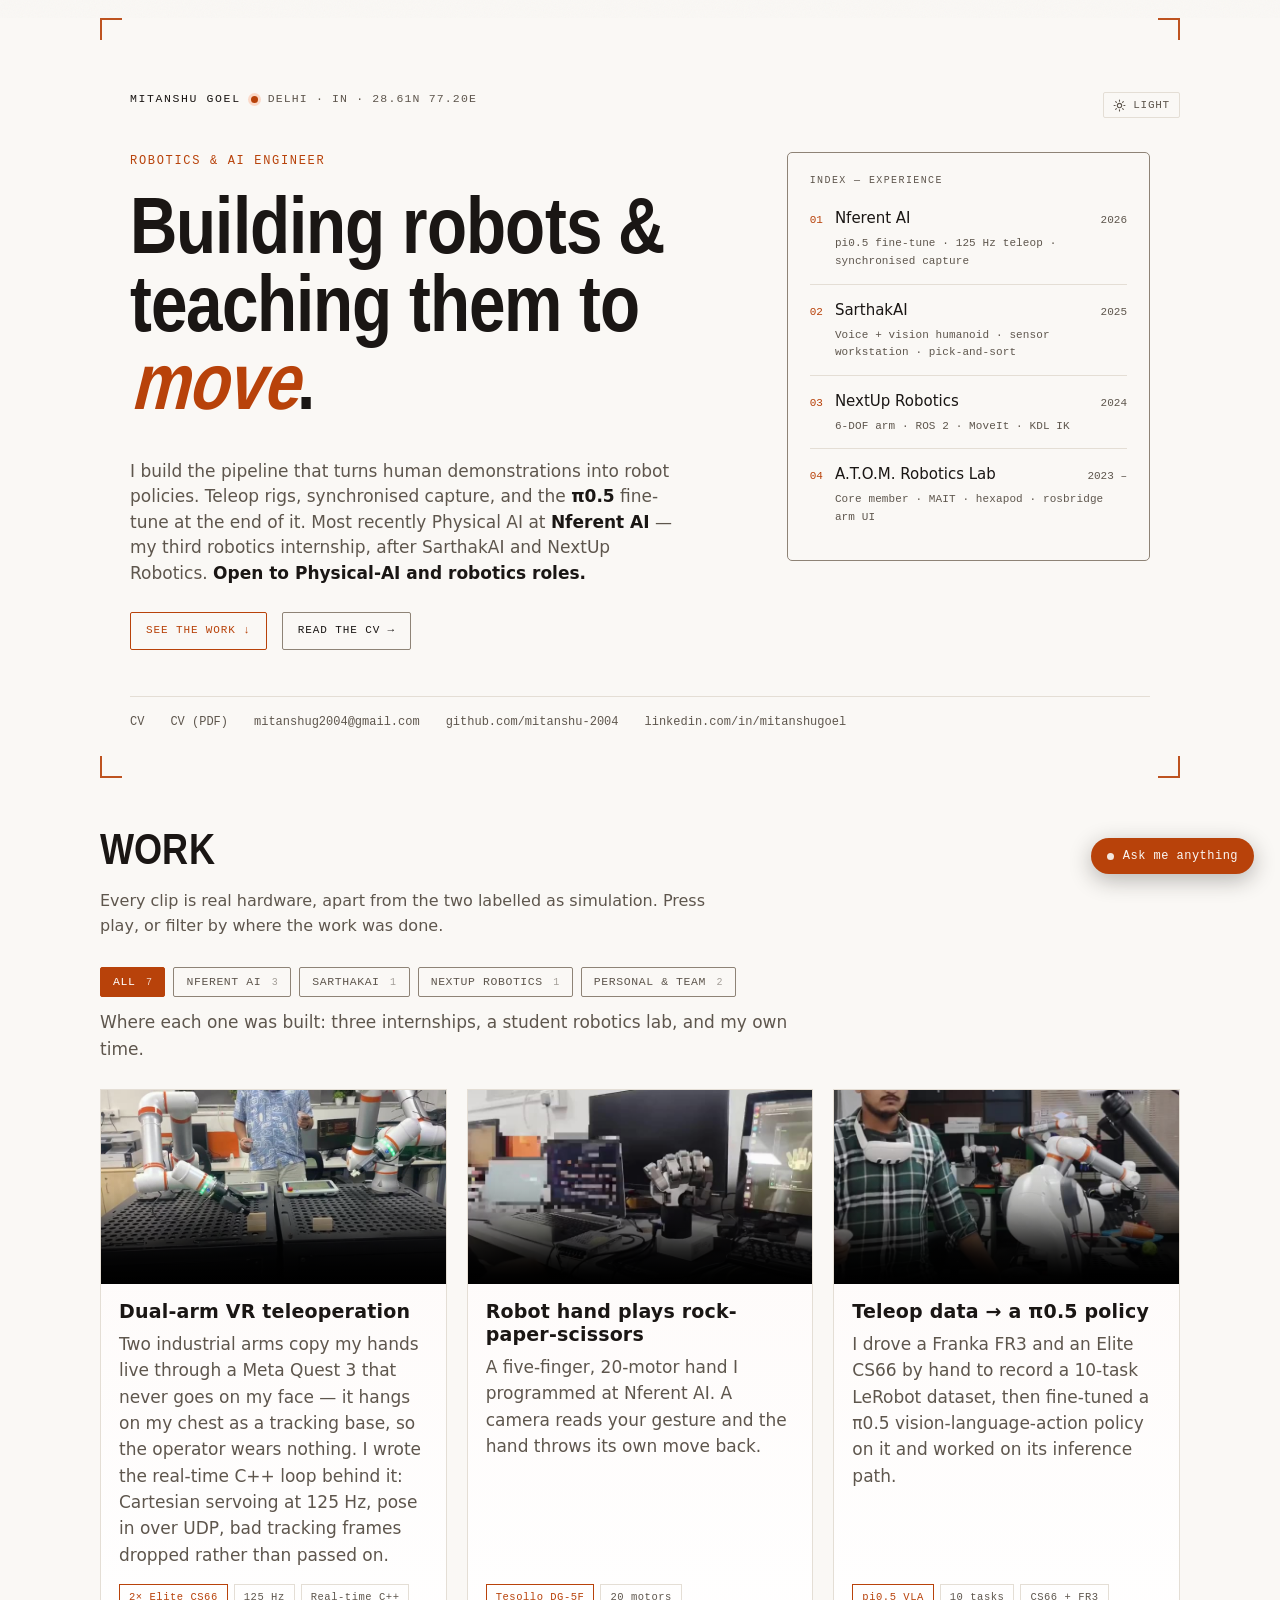
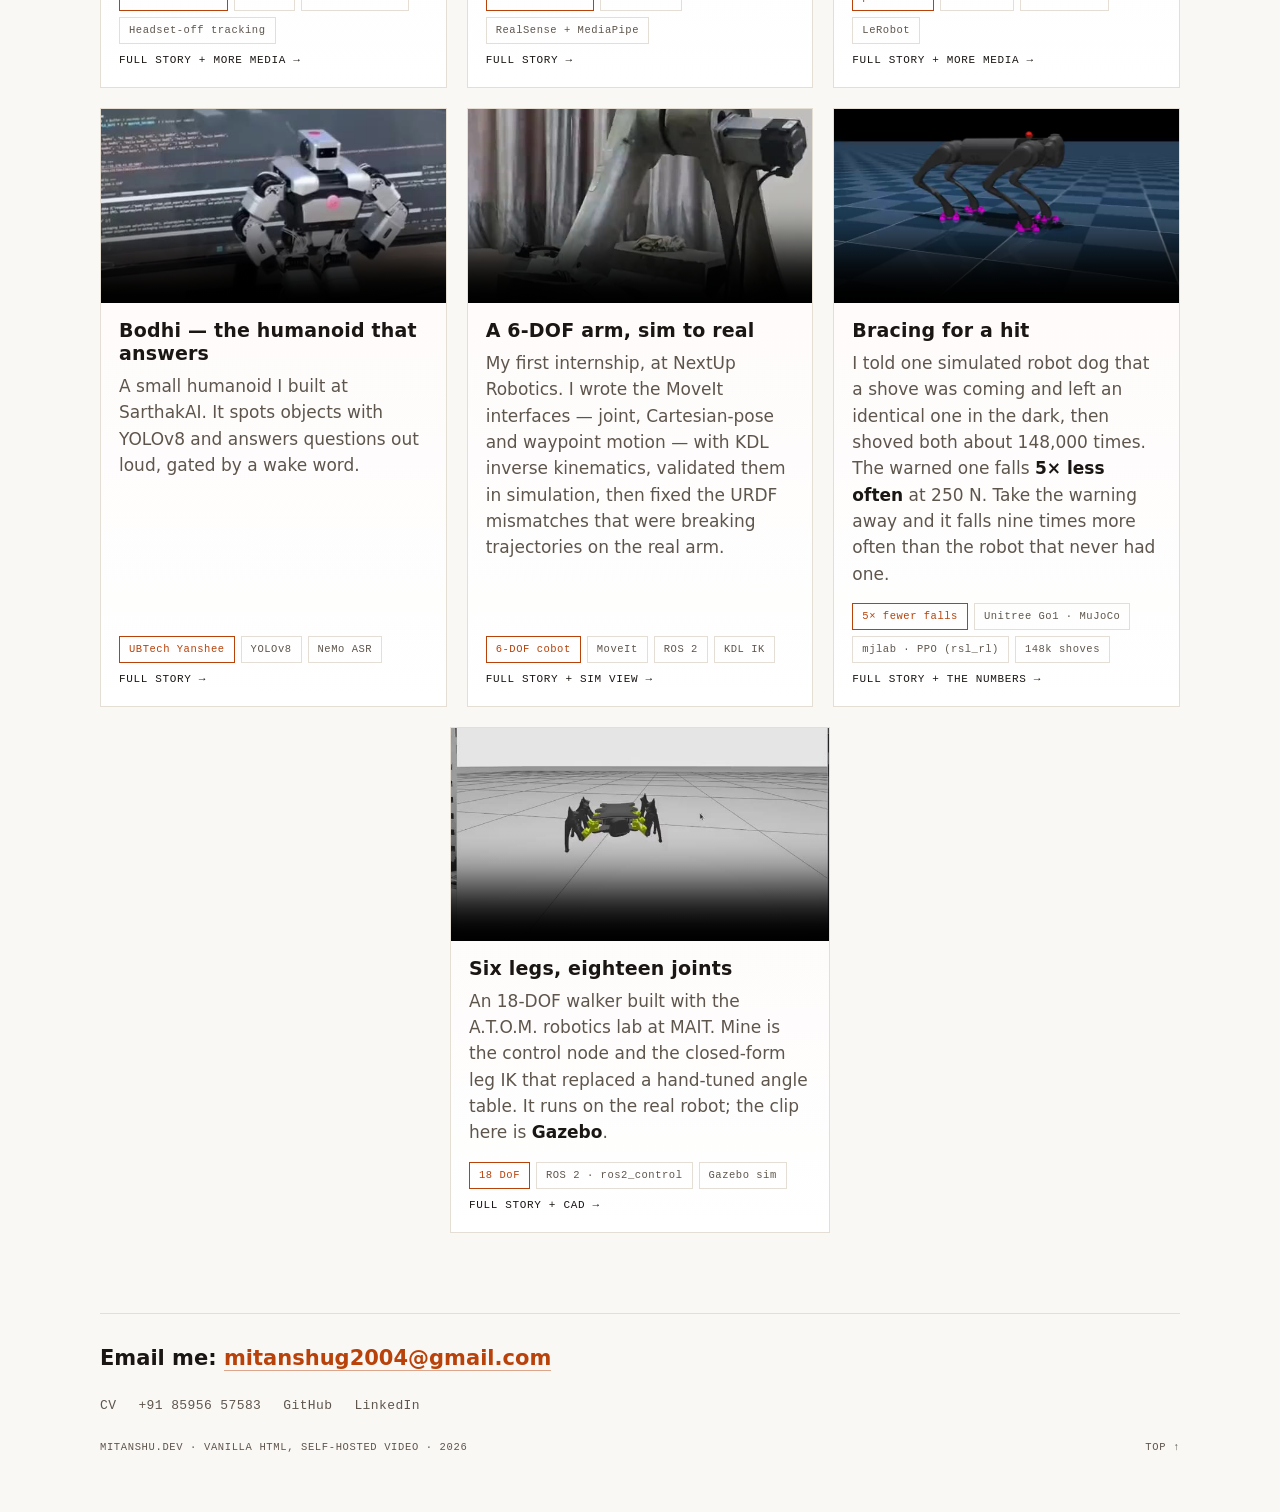
==== commit 3d2c59eb: "NextUp: the 2.6 seconds where the arm moves and nobody is in shot The previous clip was the whole 16" ====
--- a/index.html
+++ b/index.html
@@ -267,7 +267,7 @@
 
       <article class="work-card reveal" data-org="nextup" style="--i:4">
         <div class="media">
-          <video src="/assets/media/nextup-demo.mp4" poster="/assets/media/nextup-demo-poster.jpg" muted loop playsinline preload="none" aria-label="A 6-DOF cobot arm running a MoveIt motion sequence on real hardware"></video>
+          <video src="/assets/media/nextup-demo.mp4" poster="/assets/media/nextup-demo-poster.jpg" muted loop playsinline preload="none" aria-label="A 6-DOF cobot arm running a MoveIt motion sequence on real hardware, looped forward and back"></video>
         </div>
         <div class="card-body">
           <h3><a href="/projects/nextup-cobot.html">A 6-DOF arm, sim to real</a></h3>
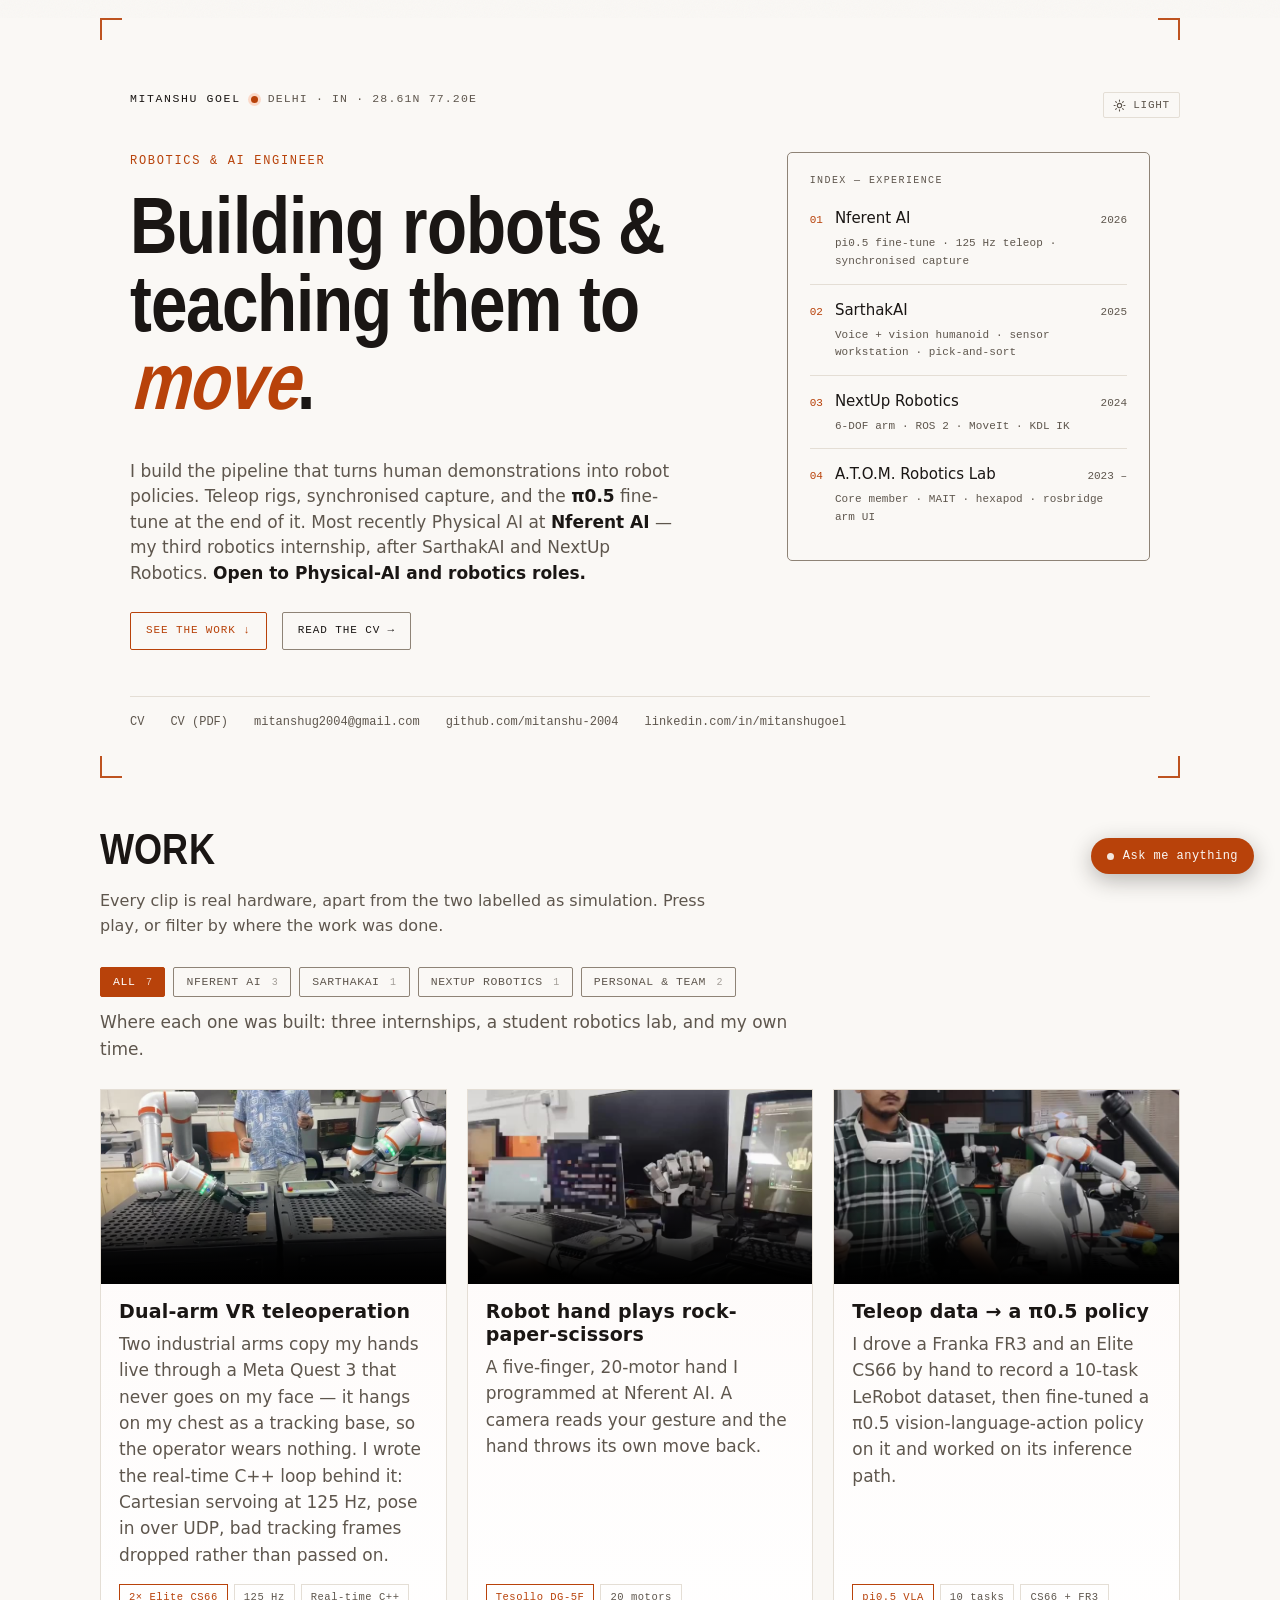
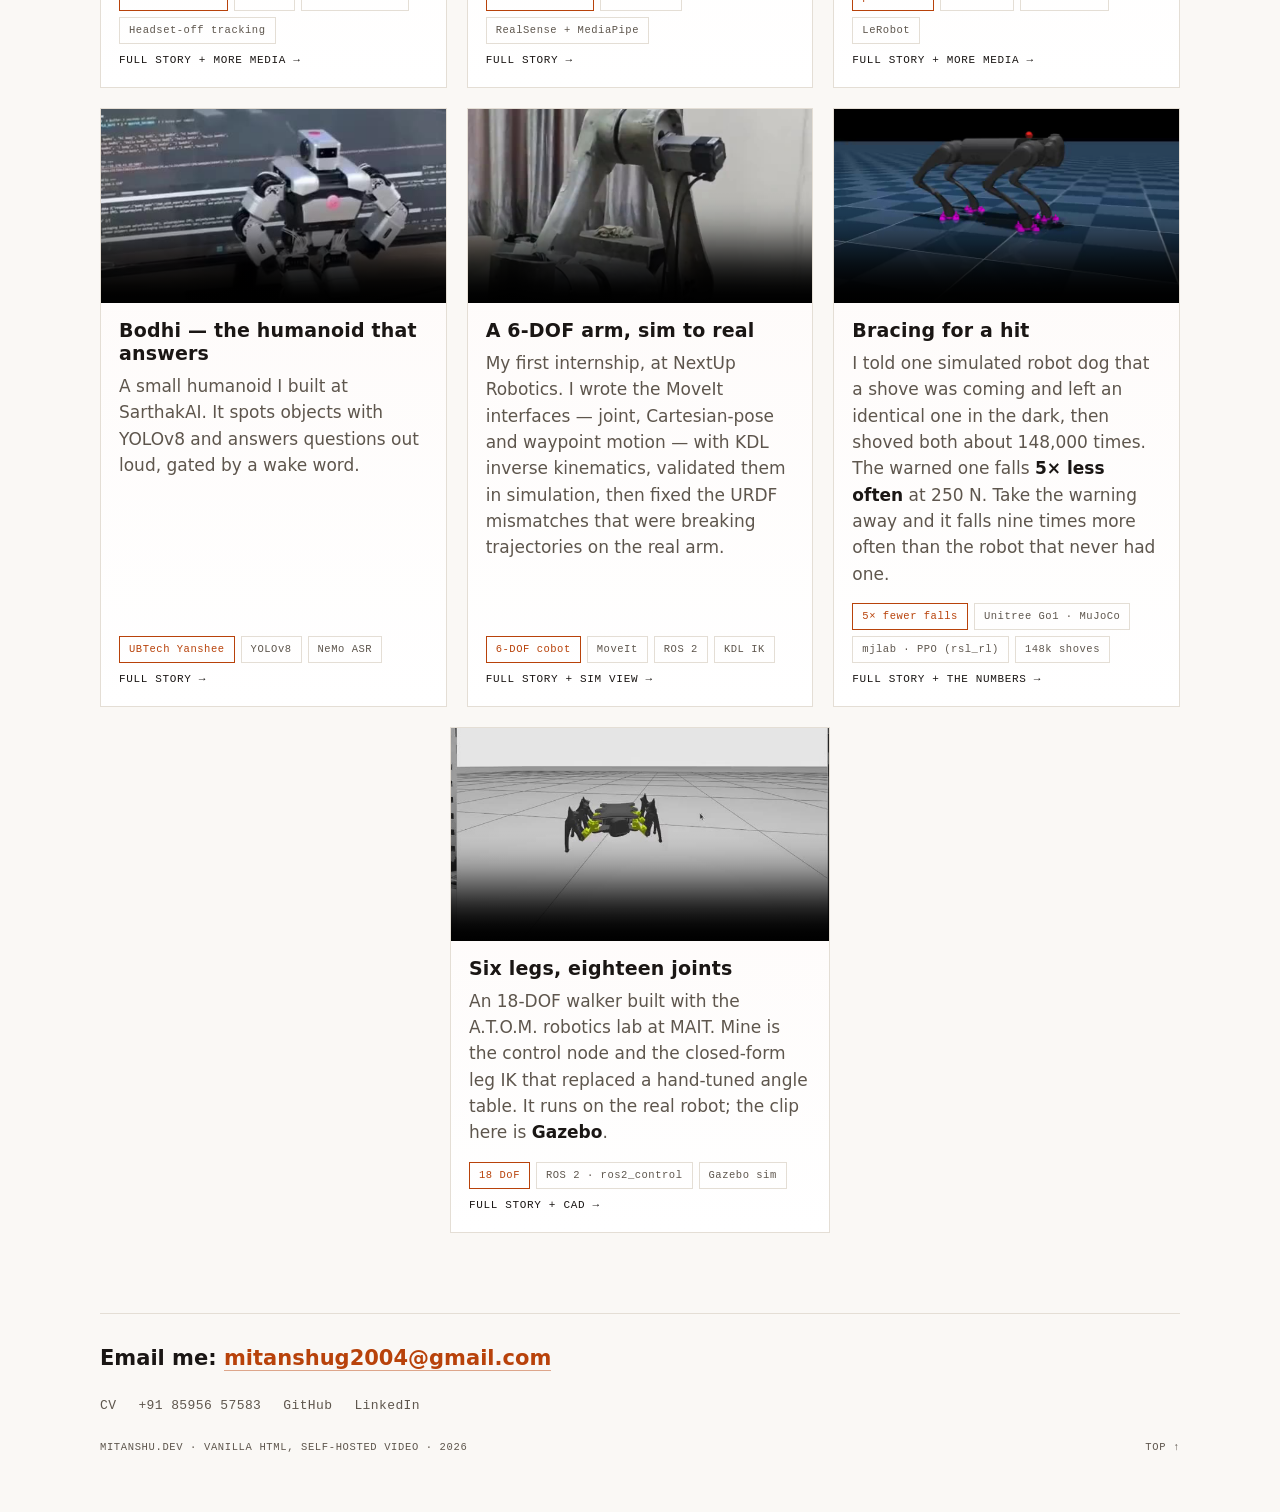
==== commit 08b40728: "Give NextUp a card clip again, and correct two durations that outlived their videos Auditing the who" ====
--- a/index.html
+++ b/index.html
@@ -267,7 +267,7 @@
 
       <article class="work-card reveal" data-org="nextup" style="--i:4">
         <div class="media">
-          <video src="/assets/media/nextup-demo.mp4" poster="/assets/media/nextup-demo-poster.jpg" muted loop playsinline preload="none" aria-label="A 6-DOF cobot arm running a MoveIt motion sequence on real hardware, looped forward and back"></video>
+          <video src="/assets/media/nextup-card.mp4" poster="/assets/media/nextup-card-poster.jpg" muted loop playsinline preload="none" aria-label="A 6-DOF cobot arm running a MoveIt motion sequence on real hardware, looped forward and back"></video>
         </div>
         <div class="card-body">
           <h3><a href="/projects/nextup-cobot.html">A 6-DOF arm, sim to real</a></h3>
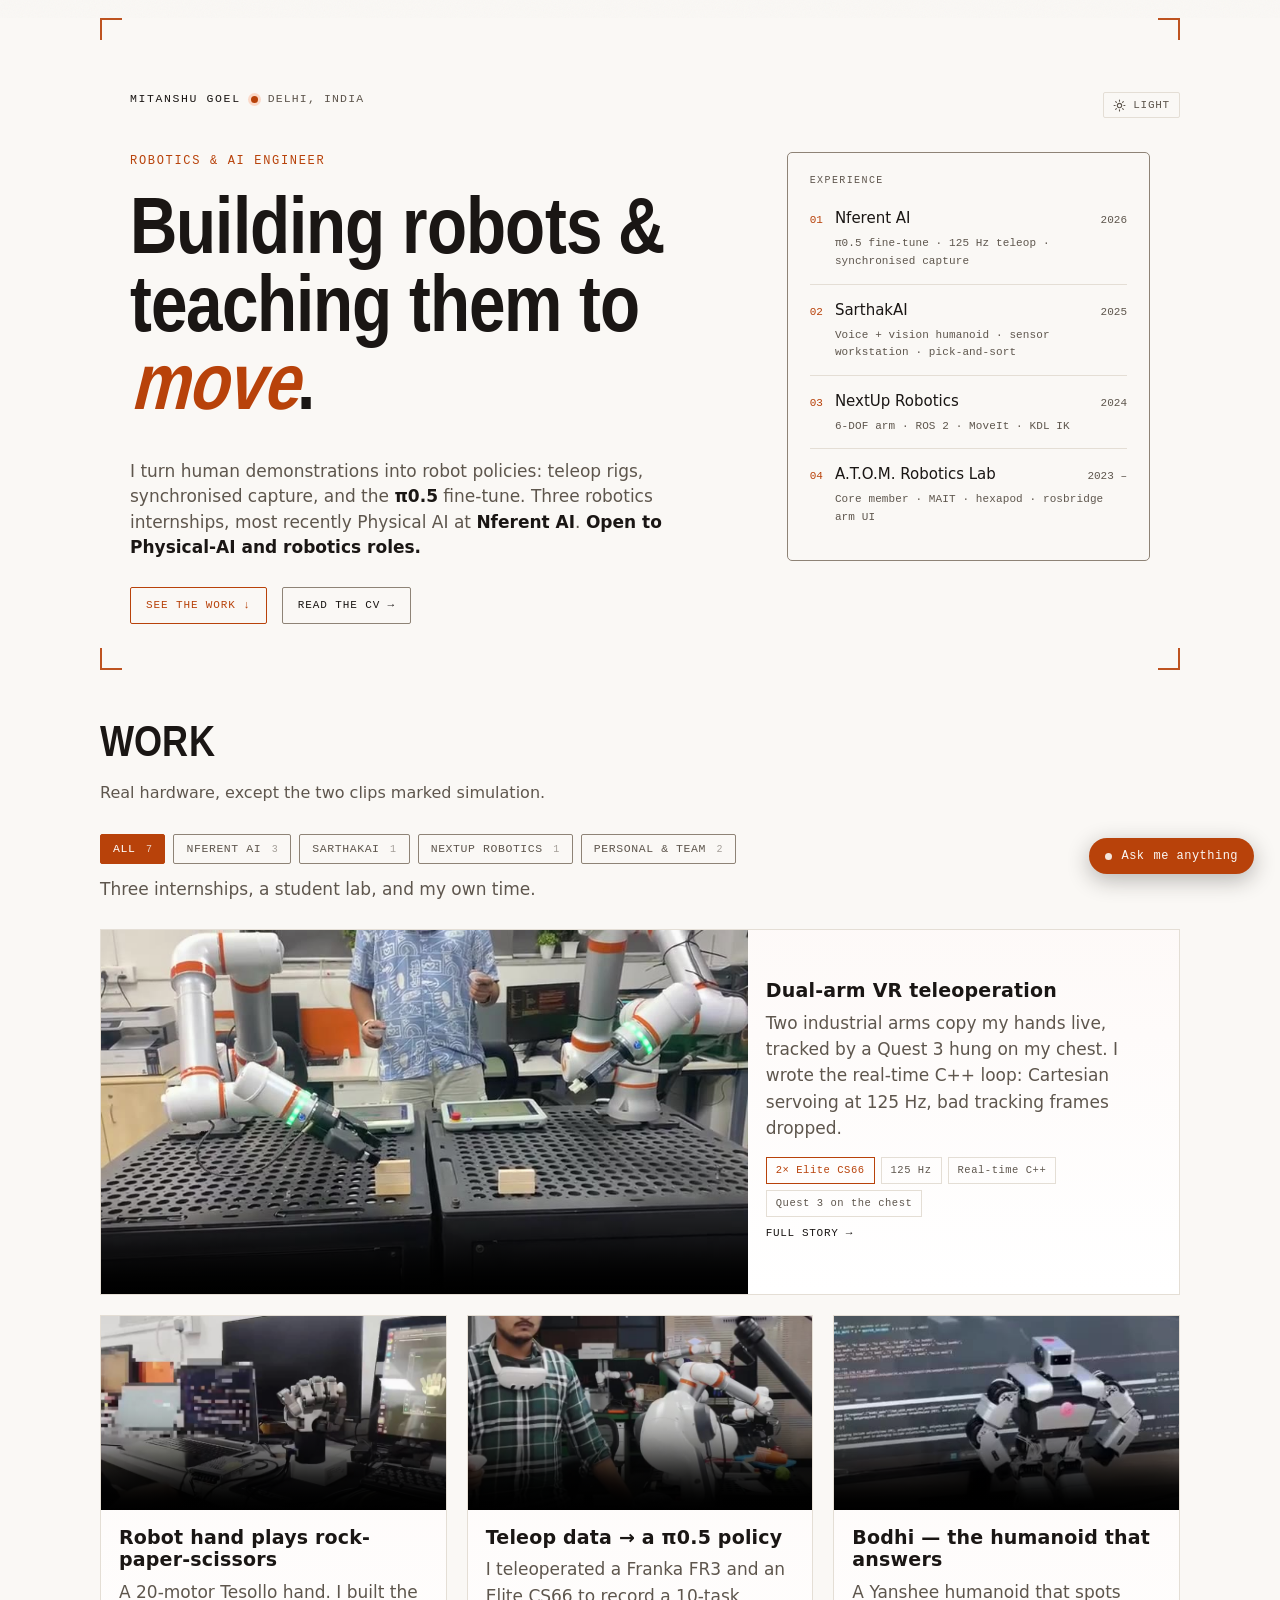
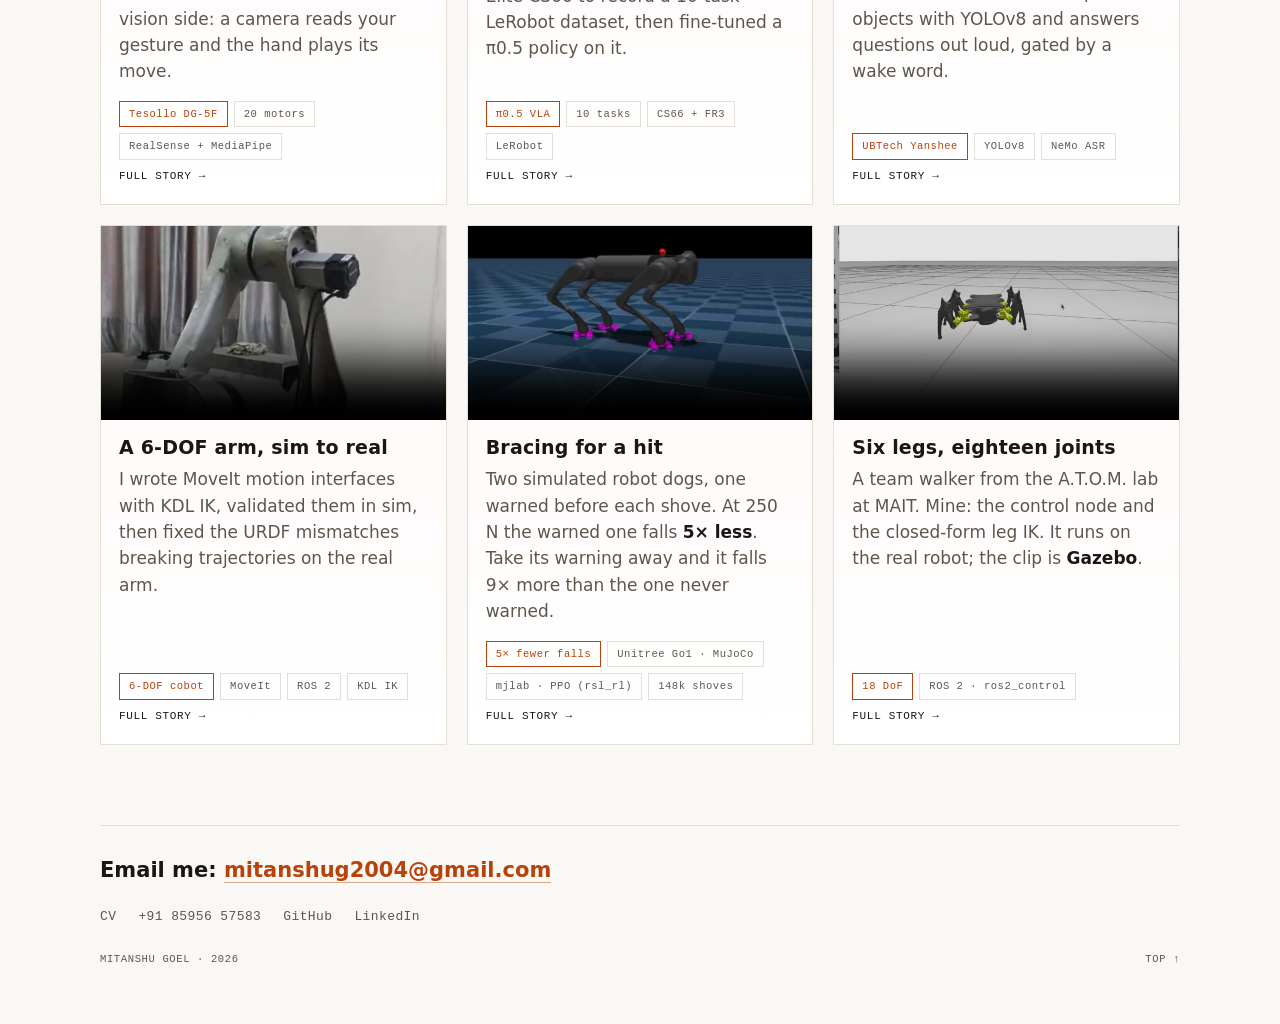
==== commit af673d8d: "Updated website" ====
--- a/index.html
+++ b/index.html
@@ -4,7 +4,7 @@
 <meta charset="utf-8">
 <meta name="viewport" content="width=device-width, initial-scale=1">
 <title>Mitanshu Goel — Robotics &amp; AI engineer</title>
-<meta name="description" content="I build robots and the AI that runs them — teleoperation rigs, robot hands, data pipelines. Demo footage from hardware I ran myself, numbers as measured.">
+<meta name="description" content="Mitanshu Goel, robotics &amp; AI engineer in Delhi: teleoperation rigs, robot hands, and the policies they train.">
 <meta property="og:type" content="website">
 <meta property="og:site_name" content="Mitanshu Goel">
 <meta property="og:locale" content="en_US">
@@ -51,15 +51,21 @@
       "name": "Mitanshu Goel",
       "description": "Robotics & AI engineer — teleoperation rigs, robot hands, and the ML behind them.",
       "inLanguage": "en",
-      "publisher": { "@id": "https://mitanshu.dev/#person" }
+      "publisher": {
+        "@id": "https://mitanshu.dev/#person"
+      }
     },
     {
       "@type": "ProfilePage",
       "@id": "https://mitanshu.dev/#profilepage",
       "url": "https://mitanshu.dev/",
       "name": "Mitanshu Goel — Robotics & AI engineer",
-      "isPartOf": { "@id": "https://mitanshu.dev/#website" },
-      "mainEntity": { "@id": "https://mitanshu.dev/#person" }
+      "isPartOf": {
+        "@id": "https://mitanshu.dev/#website"
+      },
+      "mainEntity": {
+        "@id": "https://mitanshu.dev/#person"
+      }
     },
     {
       "@type": "Person",
@@ -108,11 +114,17 @@
         "https://github.com/mitanshu-2004",
         "https://www.linkedin.com/in/mitanshugoel",
         "https://huggingface.co/mitanshugoel"
-      ]
+      ],
+      "alternateName": [
+        "mitanshu-2004",
+        "mitanshugoel"
+      ],
+      "description": "Robotics and AI engineer in Delhi: VR teleoperation, robot-learning data and policies, legged RL."
     }
   ]
 }
 </script>
+<script type="speculationrules">{"prerender":[{"where":{"href_matches":"/projects/*"},"eagerness":"moderate"}]}</script>
 </head>
 <body>
 
@@ -136,22 +148,22 @@
     <span class="vf vf-bl" aria-hidden="true"></span>
     <span class="vf vf-br" aria-hidden="true"></span>
 
-    <p class="hero-stamp"><span class="hs-name">Mitanshu Goel</span><span class="hs-dot" aria-hidden="true"></span><span class="hs-meta">Delhi · IN · 28.61N 77.20E</span></p>
+    <p class="hero-stamp"><span class="hs-name">Mitanshu Goel</span><span class="hs-dot" aria-hidden="true"></span><span class="hs-meta">Delhi, India</span></p>
 
     <div class="hero-main">
       <div class="hero-lead">
         <p class="hero-eyebrow">Robotics &amp; AI Engineer</p>
         <h1 class="hero-claim">Building robots &amp; teaching them to <em>move</em>.</h1>
-        <p class="hero-sub">I build the pipeline that turns human demonstrations into robot policies. Teleop rigs, synchronised capture, and the <b>&#960;0.5</b> fine-tune at the end of it. Most recently Physical AI at <b>Nferent AI</b> — my third robotics internship, after SarthakAI and NextUp Robotics. <b>Open to Physical-AI and robotics roles.</b></p>
+        <p class="hero-sub">I turn human demonstrations into robot policies: teleop rigs, synchronised capture, and the <b>&#960;0.5</b> fine-tune. Three robotics internships, most recently Physical AI at <b>Nferent AI</b>. <b>Open to Physical-AI and robotics roles.</b></p>
         <a class="hero-cta" href="#work">See the work ↓</a>
         <a class="hero-cta alt" href="/cv.html">Read the CV →</a>
       </div>
 
       <aside class="hero-index" aria-label="Experience">
-        <div class="hi-cap">Index — Experience</div>
+        <div class="hi-cap">Experience</div>
         <a class="hi-row" href="#work">
           <span class="hi-no">01</span><span class="hi-co">Nferent AI</span><span class="hi-yr">2026</span>
-          <span class="hi-ro">pi0.5 fine-tune · 125 Hz teleop · synchronised capture</span>
+          <span class="hi-ro">&#960;0.5 fine-tune · 125 Hz teleop · synchronised capture</span>
         </a>
         <a class="hi-row" href="#work">
           <span class="hi-no">02</span><span class="hi-co">SarthakAI</span><span class="hi-yr">2025</span>
@@ -172,29 +184,21 @@
         </a>
       </aside>
     </div>
-
-    <nav class="hero-foot" aria-label="Contact and profiles">
-      <a href="/cv.html">CV</a>
-      <a href="/assets/docs/Mitanshu-Goel-Robotics-CV.pdf" download>CV (PDF)</a>
-      <a href="mailto:mitanshug2004@gmail.com">mitanshug2004@gmail.com</a>
-      <a href="https://github.com/mitanshu-2004" rel="me">github.com/mitanshu-2004</a>
-      <a href="https://www.linkedin.com/in/mitanshugoel" rel="me">linkedin.com/in/mitanshugoel</a>
-    </nav>
   </section>
 
   <!-- ================= work ================= -->
   <section class="block" id="work">
     <h2 class="display">Work</h2>
-    <p class="lede">Every clip is real hardware, apart from the two labelled as simulation. Press play, or filter by where the work was done.</p>
+    <p class="lede">Real hardware, except the two clips marked simulation.</p>
 
     <div class="org-filter" role="group" aria-label="Filter work by where it was built">
-      <button class="ofil" data-f="all" aria-pressed="true" data-blurb="Where each one was built. Three internships, a student robotics lab, and my own time.">All <span class="ct">7</span></button>
-      <button class="ofil" data-f="nferent" aria-pressed="false" data-blurb="Physical AI intern, Mar–Jun 2026. A &#960;0.5 policy fine-tune, the 125 Hz teleop loop that collected its data, and a 20-motor dexterous hand.">Nferent AI <span class="ct">3</span></button>
-      <button class="ofil" data-f="sarthak" aria-pressed="false" data-blurb="AI intern, Jun–Aug 2025. A Yanshee voice-and-vision humanoid, a sensor workstation for food-chain telemetry, and a vision-guided pick-and-sort line.">SarthakAI <span class="ct">1</span></button>
-      <button class="ofil" data-f="nextup" aria-pressed="false" data-blurb="Robotics intern, Jul–Sep 2024. Brought up a 6-DOF arm in ROS 2 with MoveIt and KDL inverse kinematics, from simulation to the real arm.">NextUp Robotics <span class="ct">1</span></button>
-      <button class="ofil" data-f="personal" aria-pressed="false" data-blurb="An RL study on warning a robot before it gets shoved, done on my own time, and an 18-DOF hexapod built with the A.T.O.M. robotics lab at MAIT.">Personal &amp; team <span class="ct">2</span></button>
+      <button class="ofil" data-f="all" aria-pressed="true" data-blurb="Three internships, a student lab, and my own time.">All <span class="ct">7</span></button>
+      <button class="ofil" data-f="nferent" aria-pressed="false" data-blurb="Physical AI intern, Mar–Jun 2026.">Nferent AI <span class="ct">3</span></button>
+      <button class="ofil" data-f="sarthak" aria-pressed="false" data-blurb="AI intern, Jun–Aug 2025.">SarthakAI <span class="ct">1</span></button>
+      <button class="ofil" data-f="nextup" aria-pressed="false" data-blurb="Robotics intern, Jul–Sep 2024.">NextUp Robotics <span class="ct">1</span></button>
+      <button class="ofil" data-f="personal" aria-pressed="false" data-blurb="My own time, and the A.T.O.M. robotics lab at MAIT.">Personal &amp; team <span class="ct">2</span></button>
     </div>
-    <p class="org-blurb" id="orgBlurb" aria-live="polite">Where each one was built: three internships, a student robotics lab, and my own time.</p>
+    <p class="org-blurb" id="orgBlurb" aria-live="polite">Three internships, a student lab, and my own time.</p>
 
     <div class="work-grid">
 
@@ -204,14 +208,14 @@
         </div>
         <div class="card-body">
           <h3><a href="/projects/dual-arm-vr-teleop.html">Dual-arm VR teleoperation</a></h3>
-          <p>Two industrial arms copy my hands live through a Meta Quest 3 that never goes on my face — it hangs on my chest as a tracking base, so the operator wears nothing. I wrote the real-time C++ loop behind it: Cartesian servoing at 125 Hz, pose in over UDP, bad tracking frames dropped rather than passed on.</p>
+          <p>Two industrial arms copy my hands live, tracked by a Quest 3 hung on my chest. I wrote the real-time C++ loop: Cartesian servoing at 125 Hz, bad tracking frames dropped.</p>
           <div class="chips">
             <span class="chip hot">2× Elite CS66</span>
             <span class="chip">125 Hz</span>
             <span class="chip">Real-time C++</span>
-            <span class="chip">Headset-off tracking</span>
-          </div>
-          <span class="more-link" aria-hidden="true">Full story + more media →</span>
+            <span class="chip">Quest 3 on the chest</span>
+          </div>
+          <span class="more-link" aria-hidden="true">Full story →</span>
         </div>
       </article>
 
@@ -221,7 +225,7 @@
         </div>
         <div class="card-body">
           <h3><a href="/projects/tesollo-rps.html">Robot hand plays rock-paper-scissors</a></h3>
-          <p>A five-finger, 20-motor hand I programmed at Nferent AI. A camera reads your gesture and the hand throws its own move back.</p>
+          <p>A 20-motor Tesollo hand. I built the vision side: a camera reads your gesture and the hand plays its move.</p>
           <div class="chips">
             <span class="chip hot">Tesollo DG-5F</span>
             <span class="chip">20 motors</span>
@@ -237,14 +241,14 @@
         </div>
         <div class="card-body">
           <h3><a href="/projects/franka-teleop-dataset.html">Teleop data → a &#960;0.5 policy</a></h3>
-          <p>I drove a Franka FR3 and an Elite CS66 by hand to record a 10-task LeRobot dataset, then fine-tuned a &#960;0.5 vision-language-action policy on it and worked on its inference path.</p>
-          <div class="chips">
-            <span class="chip hot">pi0.5 VLA</span>
+          <p>I teleoperated a Franka FR3 and an Elite CS66 to record a 10-task LeRobot dataset, then fine-tuned a &#960;0.5 policy on it.</p>
+          <div class="chips">
+            <span class="chip hot">&#960;0.5 VLA</span>
             <span class="chip">10 tasks</span>
             <span class="chip">CS66 + FR3</span>
             <span class="chip">LeRobot</span>
           </div>
-          <span class="more-link" aria-hidden="true">Full story + more media →</span>
+          <span class="more-link" aria-hidden="true">Full story →</span>
         </div>
       </article>
 
@@ -255,7 +259,7 @@
         </div>
         <div class="card-body">
           <h3><a href="/projects/bodhi-humanoid.html">Bodhi — the humanoid that answers</a></h3>
-          <p>A small humanoid I built at SarthakAI. It spots objects with YOLOv8 and answers questions out loud, gated by a wake word.</p>
+          <p>A Yanshee humanoid that spots objects with YOLOv8 and answers questions out loud, gated by a wake word.</p>
           <div class="chips">
             <span class="chip hot">UBTech Yanshee</span>
             <span class="chip">YOLOv8</span>
@@ -271,14 +275,14 @@
         </div>
         <div class="card-body">
           <h3><a href="/projects/nextup-cobot.html">A 6-DOF arm, sim to real</a></h3>
-          <p>My first internship, at NextUp Robotics. I wrote the MoveIt interfaces — joint, Cartesian-pose and waypoint motion — with KDL inverse kinematics, validated them in simulation, then fixed the URDF mismatches that were breaking trajectories on the real arm.</p>
+          <p>I wrote MoveIt motion interfaces with KDL IK, validated them in sim, then fixed the URDF mismatches breaking trajectories on the real arm.</p>
           <div class="chips">
             <span class="chip hot">6-DOF cobot</span>
             <span class="chip">MoveIt</span>
             <span class="chip">ROS 2</span>
             <span class="chip">KDL IK</span>
           </div>
-          <span class="more-link" aria-hidden="true">Full story + sim view →</span>
+          <span class="more-link" aria-hidden="true">Full story →</span>
         </div>
       </article>
 
@@ -288,14 +292,14 @@
         </div>
         <div class="card-body">
           <h3><a href="/projects/brace-for-impact.html">Bracing for a hit</a></h3>
-          <p>I told one simulated robot dog that a shove was coming and left an identical one in the dark, then shoved both about 148,000 times. The warned one falls <b>5× less often</b> at 250 N. Take the warning away and it falls nine times more often than the robot that never had one.</p>
+          <p>Two simulated robot dogs, one warned before each shove. At 250 N the warned one falls <b>5× less</b>. Take its warning away and it falls 9× more than the one never warned.</p>
           <div class="chips">
             <span class="chip hot">5× fewer falls</span>
             <span class="chip">Unitree Go1 · MuJoCo</span>
             <span class="chip">mjlab · PPO (rsl_rl)</span>
             <span class="chip">148k shoves</span>
           </div>
-          <span class="more-link" aria-hidden="true">Full story + the numbers →</span>
+          <span class="more-link" aria-hidden="true">Full story →</span>
         </div>
       </article>
 
@@ -305,13 +309,12 @@
         </div>
         <div class="card-body">
           <h3><a href="/projects/hexapod.html">Six legs, eighteen joints</a></h3>
-          <p>An 18-DOF walker built with the A.T.O.M. robotics lab at MAIT. Mine is the control node and the closed-form leg IK that replaced a hand-tuned angle table. It runs on the real robot; the clip here is <b>Gazebo</b>.</p>
+          <p>A team walker from the A.T.O.M. lab at MAIT. Mine: the control node and the closed-form leg IK. It runs on the real robot; the clip is <b>Gazebo</b>.</p>
           <div class="chips">
             <span class="chip hot">18 DoF</span>
             <span class="chip">ROS 2 · ros2_control</span>
-            <span class="chip">Gazebo sim</span>
-          </div>
-          <span class="more-link" aria-hidden="true">Full story + CAD →</span>
+          </div>
+          <span class="more-link" aria-hidden="true">Full story →</span>
         </div>
       </article>
 
@@ -330,7 +333,7 @@
       <a href="https://www.linkedin.com/in/mitanshugoel" rel="me">LinkedIn</a>
     </nav>
     <div class="foot-base">
-      <p>MITANSHU.DEV · Vanilla HTML, self-hosted video · 2026</p>
+      <p>Mitanshu Goel · 2026</p>
       <span class="foot-base-nav"><a href="#top">Top ↑</a></span>
     </div>
   </footer>
--- a/assets/css/site.css
+++ b/assets/css/site.css
@@ -727,3 +727,40 @@
 @media (max-width: 760px) {
   .site-foot { padding-bottom: 76px; }
 }
+
+/* ---------- previous / next project ---------- */
+/* Every project page ends in a way on, not a dead end. */
+.proj-nav { display: grid; grid-template-columns: 1fr 1fr; gap: 12px; margin: clamp(30px, 5vw, 54px) 0 0; padding-top: 24px; border-top: 1px solid var(--line); }
+.proj-nav a { display: grid; gap: 6px; padding: 14px 16px; border: 1px solid var(--line); border-radius: 2px; color: var(--ink); font-size: var(--step-1); line-height: 1.3; }
+.proj-nav a span { font-family: var(--mono); font-size: var(--step-000); letter-spacing: 0.08em; text-transform: uppercase; color: var(--muted); }
+.proj-nav a[rel="next"] { text-align: right; }
+.proj-nav a:hover { border-color: var(--accent); color: var(--accent); }
+.proj-nav a:hover span { color: var(--accent); }
+@media (max-width: 560px) { .proj-nav { grid-template-columns: 1fr; } .proj-nav a[rel="next"] { text-align: left; } }
+
+/* ---------- page-to-page ---------- */
+/* Same-origin navigations cross-fade instead of flashing white (Chrome/Edge/Safari;
+   others just navigate). Respect reduced motion. */
+@view-transition { navigation: auto; }
+@media (prefers-reduced-motion: reduce) { @view-transition { navigation: none; } }
+
+
+
+/* .hero-cta on a <button>: drop the browser's grey button face */
+button.hero-cta { background: transparent; cursor: pointer; }
+button.hero-cta.alt:hover { background: var(--ink); color: var(--bg); }
+button.hero-cta:not(.alt):hover { background: var(--accent); color: var(--accent-ink); }
+
+/* The first card (the lead project) spans the row, video beside text, so the
+   other six fill two full rows instead of leaving one card alone. */
+@media (min-width: 761px) {
+  .work-grid > .work-card:first-child:not(.is-filtered) {
+    flex: 1 1 100%; max-width: none;
+    display: grid; grid-template-columns: 3fr 2fr; align-items: center;
+  }
+}
+/* Phones: the experience box repeats the cards and the CV, and pushed the
+   first robot ~1,300 px down. */
+@media (max-width: 760px) { .hero-index { display: none; } }
+/* Notes run to two or three lines; uppercase mono only suits short labels. */
+.fig-note { text-transform: none; letter-spacing: 0; font-size: 12.5px; }
--- a/assets/css/chat.css
+++ b/assets/css/chat.css
@@ -124,7 +124,7 @@
   font: inherit; font-size: 14px; line-height: 1.4;
   color: var(--ink); background: var(--bg);
   border: 1px solid var(--line); border-radius: 9px; padding: 9px 10px;
-  overflow-y: auto;
+  overflow-y: hidden;
   scrollbar-width: thin;                              /* Firefox: thin, themed */
   scrollbar-color: var(--line-strong) transparent;
 }
@@ -158,3 +158,6 @@
 @media print {
   .chat-launch, .chat-panel { display: none !important; }
 }
+
+/* phones: a short pill covers less of the page */
+@media (max-width: 560px) { .chat-launch .more { display: none; } }
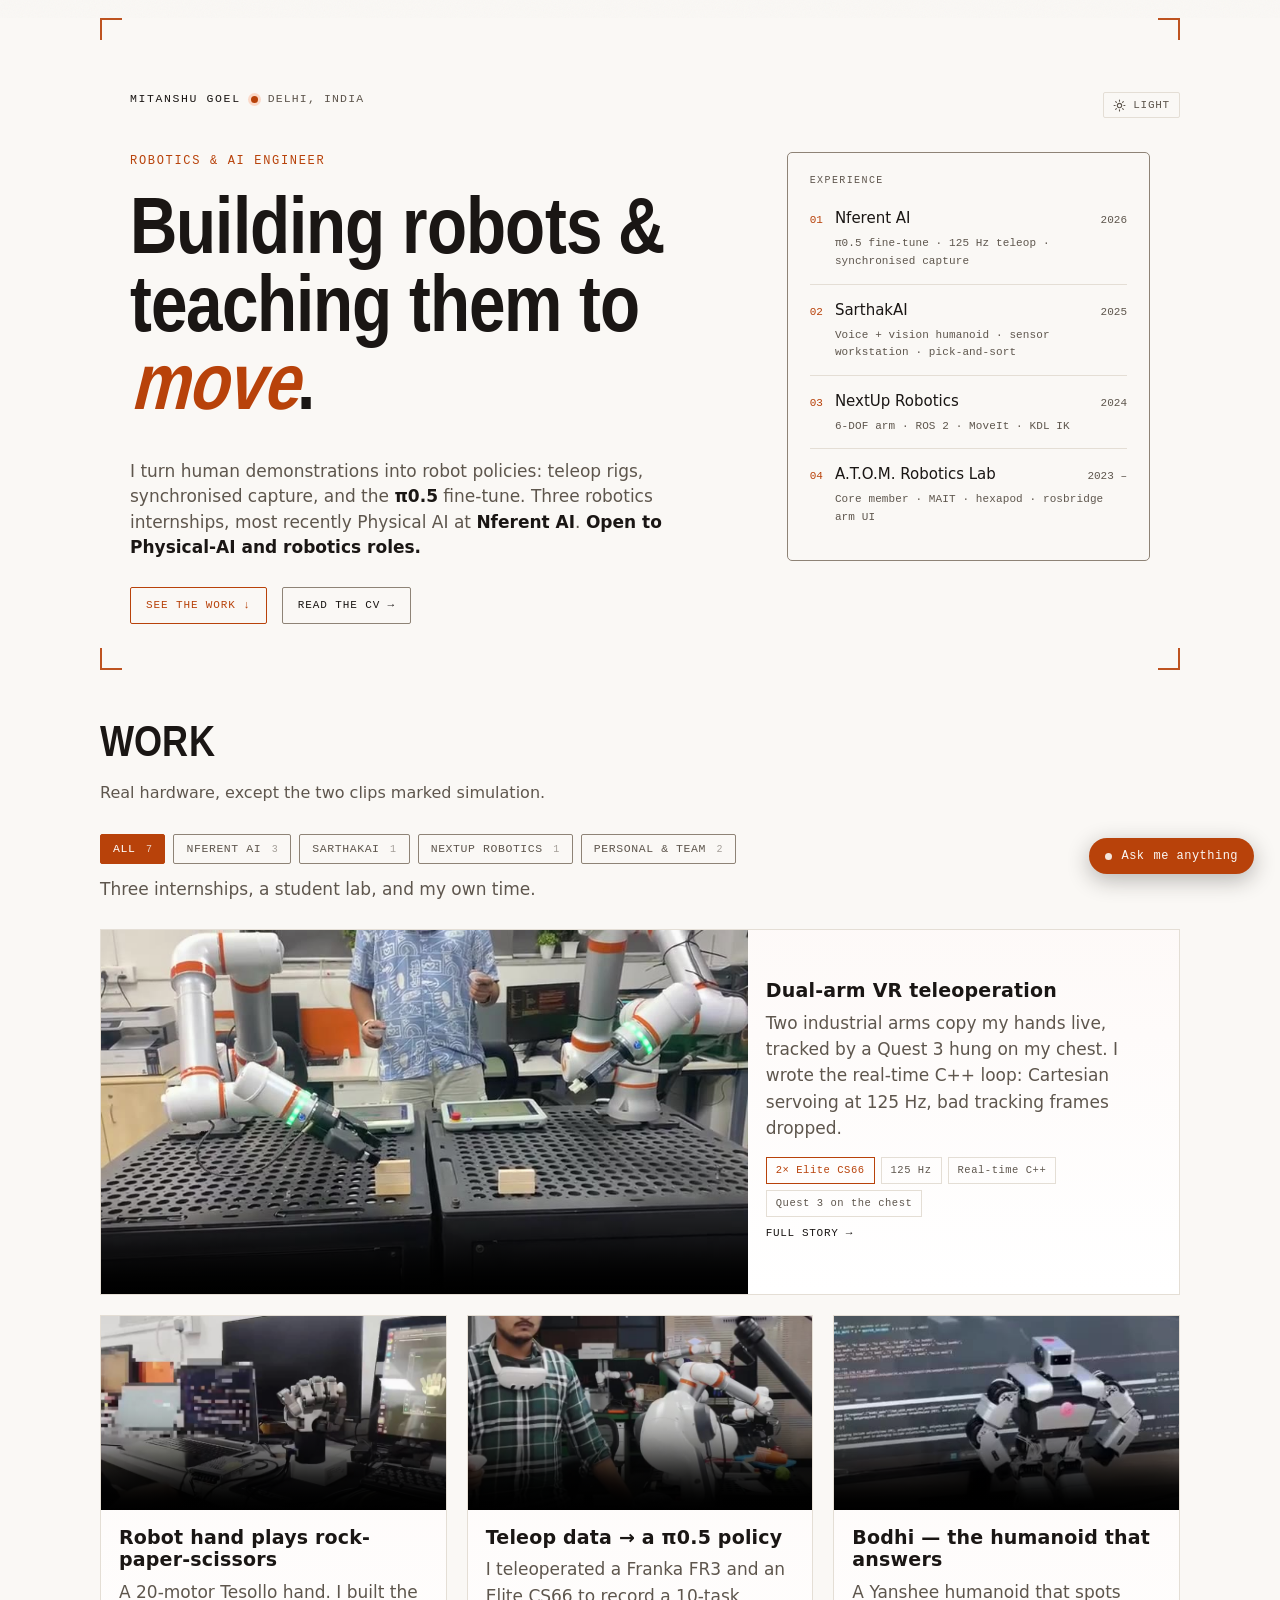
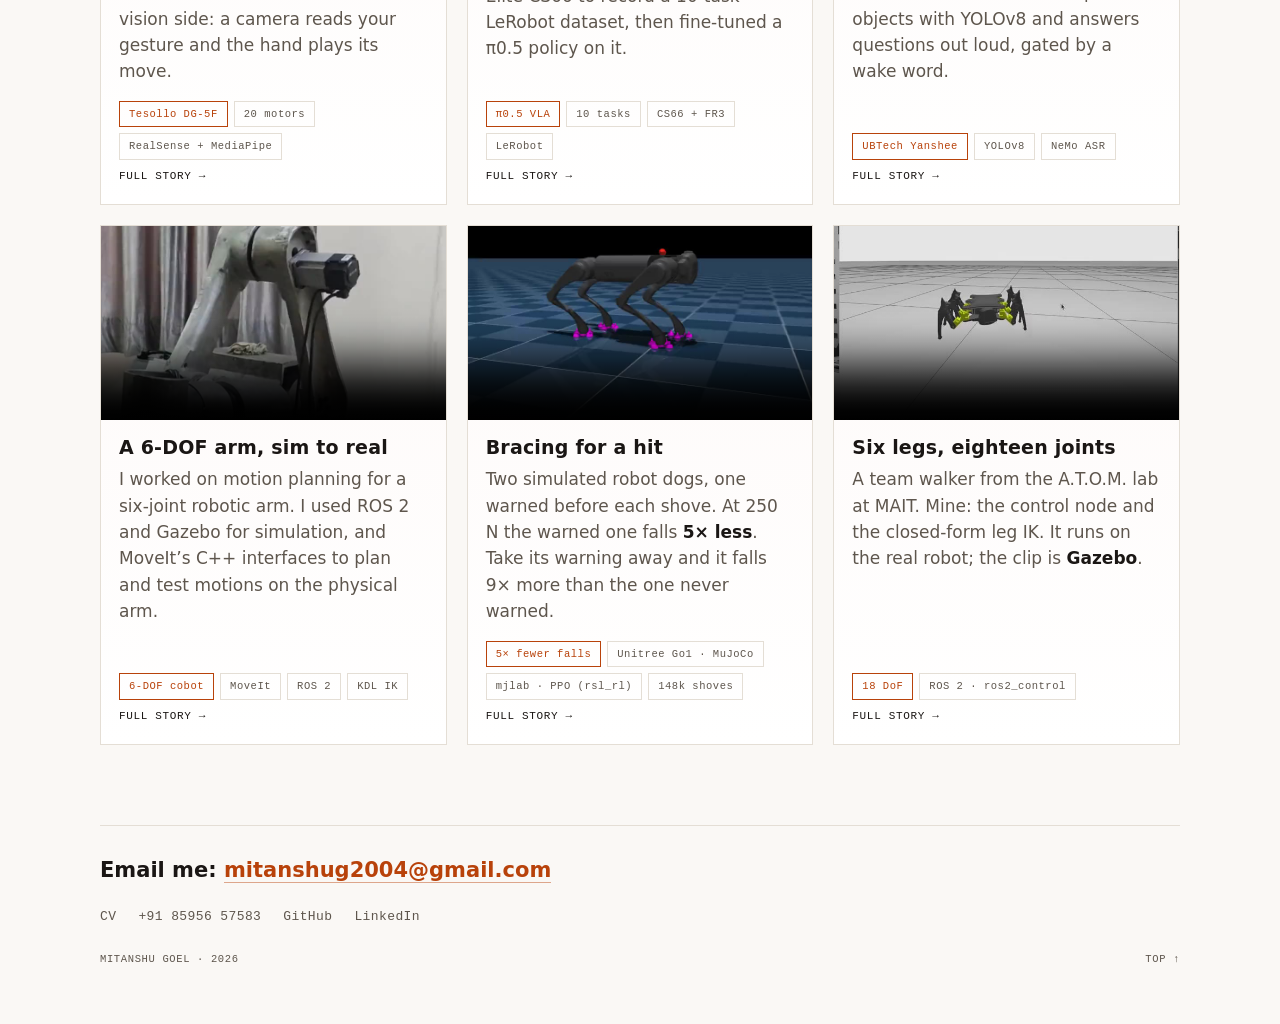
==== commit e2d7e65a: "Correct NextUp motion-planning account" ====
--- a/index.html
+++ b/index.html
@@ -18,6 +18,7 @@
 <meta name="twitter:card" content="summary_large_image">
 <meta name="twitter:image" content="https://mitanshu.dev/assets/media/og.jpg">
 <link rel="canonical" href="https://mitanshu.dev/">
+<meta name="google-site-verification" content="BTxoBMDr5UDW3cUBkzj5Jc-eHY1eHdBIUYtIMaryxaw">
 <meta name="theme-color" content="#FAF8F5" media="(prefers-color-scheme: light)">
 <meta name="theme-color" content="#131110" media="(prefers-color-scheme: dark)">
 <link rel="icon" href="/favicon.svg" type="image/svg+xml">
@@ -275,7 +276,7 @@
         </div>
         <div class="card-body">
           <h3><a href="/projects/nextup-cobot.html">A 6-DOF arm, sim to real</a></h3>
-          <p>I wrote MoveIt motion interfaces with KDL IK, validated them in sim, then fixed the URDF mismatches breaking trajectories on the real arm.</p>
+          <p>I worked on motion planning for a six-joint robotic arm. I used ROS 2 and Gazebo for simulation, and MoveIt’s C++ interfaces to plan and test motions on the physical arm.</p>
           <div class="chips">
             <span class="chip hot">6-DOF cobot</span>
             <span class="chip">MoveIt</span>
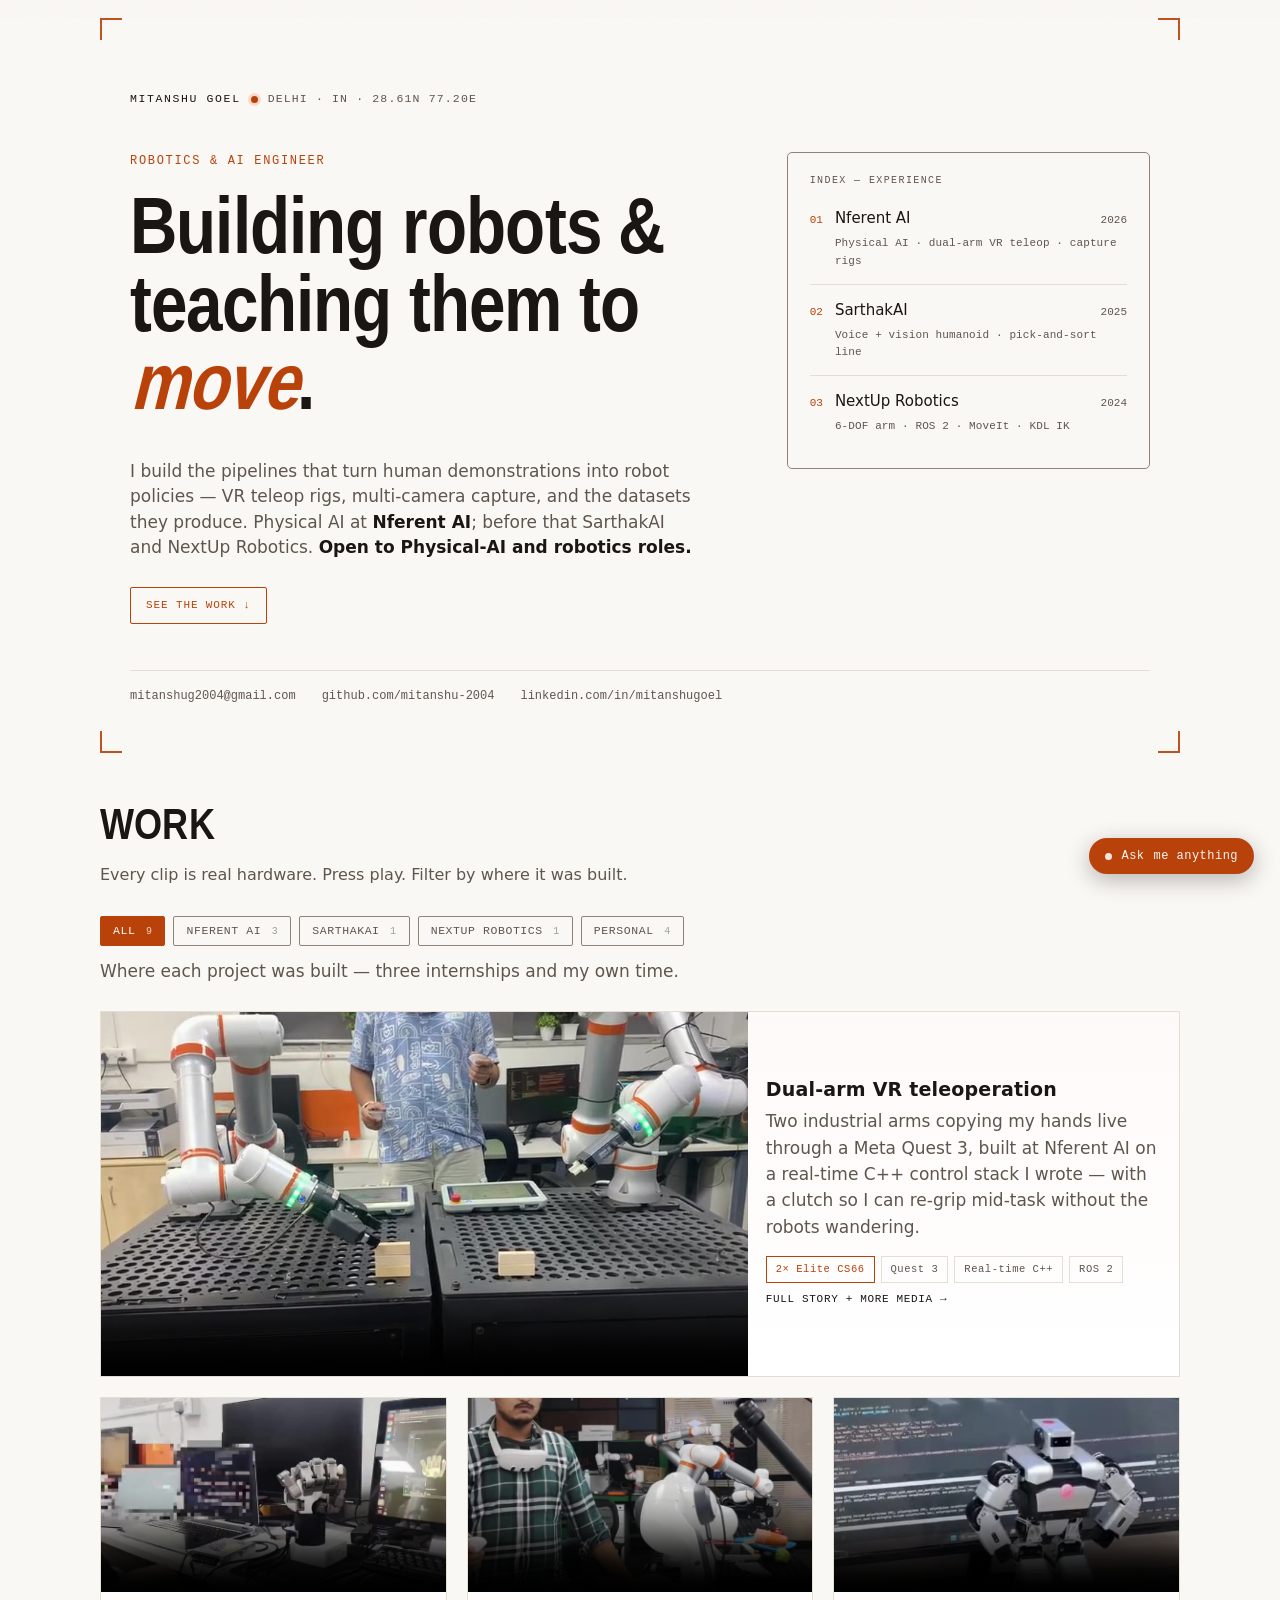
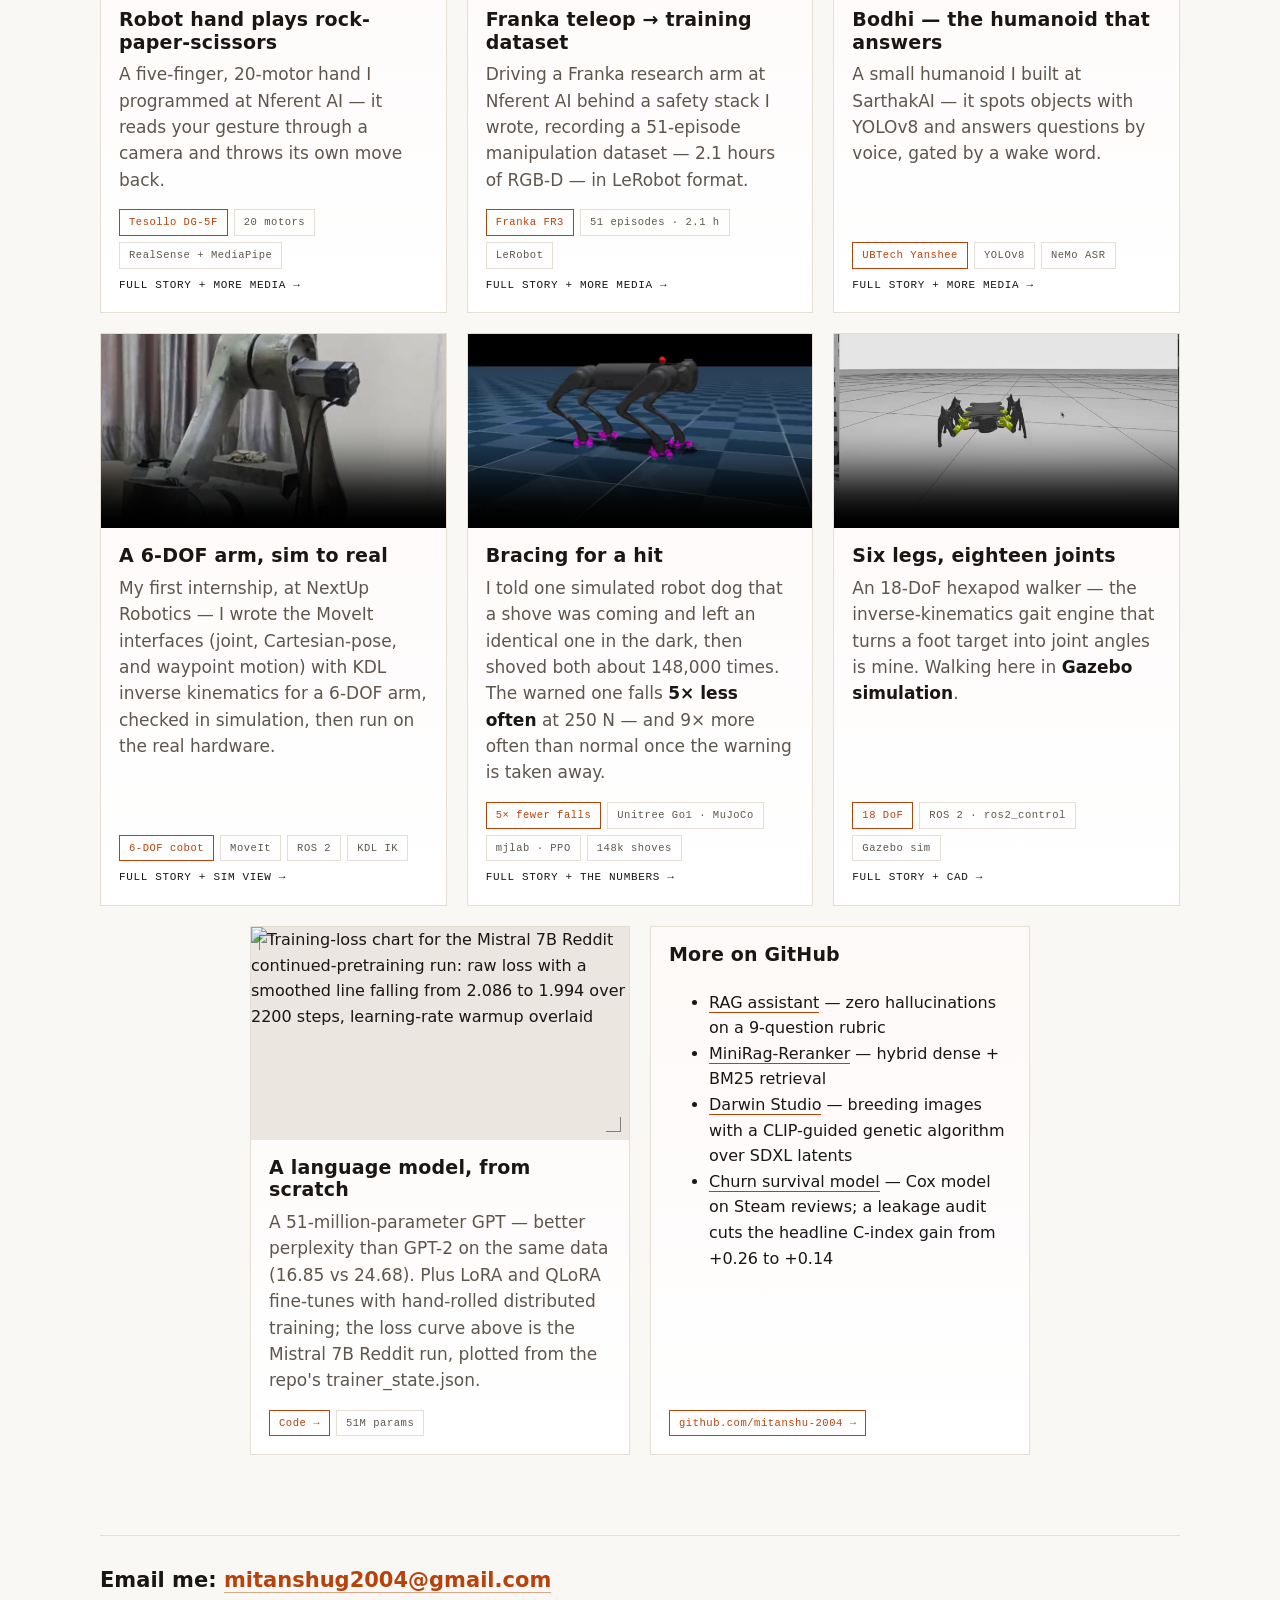
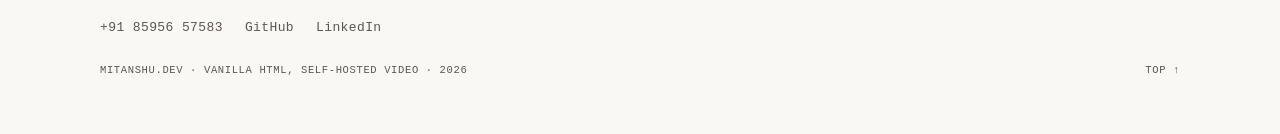
==== commit fcd68fa7: "Remove Hugging Face links Co-Authored-By: Claude Opus 5.5 <noreply@anthropic.com>" ====
--- a/index.html
+++ b/index.html
@@ -4,7 +4,7 @@
 <meta charset="utf-8">
 <meta name="viewport" content="width=device-width, initial-scale=1">
 <title>Mitanshu Goel — Robotics &amp; AI engineer</title>
-<meta name="description" content="Mitanshu Goel, robotics &amp; AI engineer in Delhi: teleoperation rigs, robot hands, and the policies they train.">
+<meta name="description" content="I build robots and the AI that runs them — teleoperation rigs, robot hands, data pipelines. Demo footage from hardware I ran myself, numbers as measured.">
 <meta property="og:type" content="website">
 <meta property="og:site_name" content="Mitanshu Goel">
 <meta property="og:locale" content="en_US">
@@ -14,26 +14,15 @@
 <meta property="og:image" content="https://mitanshu.dev/assets/media/og.jpg">
 <meta property="og:image:width" content="1200">
 <meta property="og:image:height" content="630">
-<meta property="og:image:alt" content="Mitanshu Goel — Robotics &amp; AI engineer. Building robots and teaching them to move. Open to Physical-AI and robotics roles.">
+<meta property="og:image:alt" content="Mitanshu Goel — Robotics & AI engineer">
 <meta name="twitter:card" content="summary_large_image">
 <meta name="twitter:image" content="https://mitanshu.dev/assets/media/og.jpg">
 <link rel="canonical" href="https://mitanshu.dev/">
-<meta name="google-site-verification" content="BTxoBMDr5UDW3cUBkzj5Jc-eHY1eHdBIUYtIMaryxaw">
-<meta name="theme-color" content="#FAF8F5" media="(prefers-color-scheme: light)">
-<meta name="theme-color" content="#131110" media="(prefers-color-scheme: dark)">
+<meta name="theme-color" content="#131110">
 <link rel="icon" href="/favicon.svg" type="image/svg+xml">
 <link rel="apple-touch-icon" href="/apple-touch-icon.png">
 <link rel="preload" href="/assets/fonts/lsn-bold.woff2" as="font" type="font/woff2" crossorigin>
 <link rel="stylesheet" href="/assets/css/site.css">
-<script>
-/* Applies a saved theme before first paint. Inline and synchronous on purpose:
-   deferred in an external file this runs after the first frame and the page
-   flashes the wrong scheme. No stored choice means no attribute, which leaves
-   `color-scheme: light dark` to follow the operating system. */
-(function(){try{var t=localStorage.getItem("theme");
-if(t==="light"||t==="dark")document.documentElement.setAttribute("data-theme",t);}catch(e){}})();
-</script>
-
 <link rel="stylesheet" href="/assets/css/chat.css">
 <!-- Chat backend: points at the deployed Cloudflare Worker. On localhost the widget uses the dev-proxy automatically. -->
 <meta name="chat-endpoint" content="https://mitanshu-chat.mitanshug2004.workers.dev/chat">
@@ -52,21 +41,15 @@
       "name": "Mitanshu Goel",
       "description": "Robotics & AI engineer — teleoperation rigs, robot hands, and the ML behind them.",
       "inLanguage": "en",
-      "publisher": {
-        "@id": "https://mitanshu.dev/#person"
-      }
+      "publisher": { "@id": "https://mitanshu.dev/#person" }
     },
     {
       "@type": "ProfilePage",
       "@id": "https://mitanshu.dev/#profilepage",
       "url": "https://mitanshu.dev/",
       "name": "Mitanshu Goel — Robotics & AI engineer",
-      "isPartOf": {
-        "@id": "https://mitanshu.dev/#website"
-      },
-      "mainEntity": {
-        "@id": "https://mitanshu.dev/#person"
-      }
+      "isPartOf": { "@id": "https://mitanshu.dev/#website" },
+      "mainEntity": { "@id": "https://mitanshu.dev/#person" }
     },
     {
       "@type": "Person",
@@ -83,15 +66,7 @@
       },
       "alumniOf": {
         "@type": "CollegeOrUniversity",
-        "name": "Maharaja Agrasen Institute of Technology",
-        "sameAs": "https://www.mait.ac.in/"
-      },
-      "hasCredential": {
-        "@type": "EducationalOccupationalCredential",
-        "credentialCategory": "Bachelor's Degree",
-        "educationalLevel": "B.Tech, Electronics & Communication Engineering",
-        "about": "Minor in AI & Machine Learning",
-        "dateCreated": "2026"
+        "name": "Maharaja Agrasen Institute of Technology"
       },
       "knowsAbout": [
         "Robotics",
@@ -106,40 +81,21 @@
         "Machine learning",
         "PyTorch",
         "Computer vision",
-        "Real-time C++",
-        "Vision-language-action policies",
-        "LeRobot",
-        "Teleoperation control loops"
+        "Real-time C++"
       ],
       "sameAs": [
         "https://github.com/mitanshu-2004",
-        "https://www.linkedin.com/in/mitanshugoel",
-        "https://huggingface.co/mitanshugoel"
-      ],
-      "alternateName": [
-        "mitanshu-2004",
-        "mitanshugoel"
-      ],
-      "description": "Robotics and AI engineer in Delhi: VR teleoperation, robot-learning data and policies, legged RL."
+        "https://www.linkedin.com/in/mitanshugoel"
+      ]
     }
   ]
 }
 </script>
-<script type="speculationrules">{"prerender":[{"where":{"href_matches":"/projects/*"},"eagerness":"moderate"}]}</script>
 </head>
 <body>
 
 <a class="skip" href="#work">Skip to work</a>
 <div class="wrap">
-
-      <div class="theme-slot">
-        <button class="theme-tog" type="button" id="themeTog" aria-pressed="false" title="Switch between light and dark">
-          <svg class="t-sun" viewBox="0 0 24 24" fill="none" stroke="currentColor" stroke-width="2" stroke-linecap="round" aria-hidden="true"><circle cx="12" cy="12" r="4"/><path d="M12 2v2M12 20v2M4.9 4.9l1.4 1.4M17.7 17.7l1.4 1.4M2 12h2M20 12h2M4.9 19.1l1.4-1.4M17.7 6.3l1.4-1.4"/></svg>
-          <svg class="t-moon" viewBox="0 0 24 24" fill="none" stroke="currentColor" stroke-width="2" stroke-linecap="round" stroke-linejoin="round" aria-hidden="true"><path d="M21 12.8A9 9 0 1 1 11.2 3a7 7 0 0 0 9.8 9.8z"/></svg>
-          <span class="t-label" aria-hidden="true"></span>
-          <span class="sr-only">Switch colour theme</span>
-        </button>
-      </div>
 
 
   <!-- ================= hero — statement + experience index ================= -->
@@ -149,177 +105,199 @@
     <span class="vf vf-bl" aria-hidden="true"></span>
     <span class="vf vf-br" aria-hidden="true"></span>
 
-    <p class="hero-stamp"><span class="hs-name">Mitanshu Goel</span><span class="hs-dot" aria-hidden="true"></span><span class="hs-meta">Delhi, India</span></p>
+    <p class="hero-stamp"><span class="hs-name">Mitanshu Goel</span><span class="hs-dot" aria-hidden="true"></span><span class="hs-meta">Delhi · IN · 28.61N 77.20E</span></p>
 
     <div class="hero-main">
       <div class="hero-lead">
         <p class="hero-eyebrow">Robotics &amp; AI Engineer</p>
         <h1 class="hero-claim">Building robots &amp; teaching them to <em>move</em>.</h1>
-        <p class="hero-sub">I turn human demonstrations into robot policies: teleop rigs, synchronised capture, and the <b>&#960;0.5</b> fine-tune. Three robotics internships, most recently Physical AI at <b>Nferent AI</b>. <b>Open to Physical-AI and robotics roles.</b></p>
+        <p class="hero-sub">I build the pipelines that turn human demonstrations into robot policies — VR teleop rigs, multi-camera capture, and the datasets they produce. Physical AI at <b>Nferent AI</b>; before that SarthakAI and NextUp Robotics. <b>Open to Physical-AI and robotics roles.</b></p>
         <a class="hero-cta" href="#work">See the work ↓</a>
-        <a class="hero-cta alt" href="/cv.html">Read the CV →</a>
       </div>
 
       <aside class="hero-index" aria-label="Experience">
-        <div class="hi-cap">Experience</div>
+        <div class="hi-cap">Index — Experience</div>
         <a class="hi-row" href="#work">
           <span class="hi-no">01</span><span class="hi-co">Nferent AI</span><span class="hi-yr">2026</span>
-          <span class="hi-ro">&#960;0.5 fine-tune · 125 Hz teleop · synchronised capture</span>
+          <span class="hi-ro">Physical AI · dual-arm VR teleop · capture rigs</span>
         </a>
         <a class="hi-row" href="#work">
           <span class="hi-no">02</span><span class="hi-co">SarthakAI</span><span class="hi-yr">2025</span>
-          <span class="hi-ro">Voice + vision humanoid · sensor workstation · pick-and-sort</span>
+          <span class="hi-ro">Voice + vision humanoid · pick-and-sort line</span>
         </a>
         <a class="hi-row" href="#work">
           <span class="hi-no">03</span><span class="hi-co">NextUp Robotics</span><span class="hi-yr">2024</span>
           <span class="hi-ro">6-DOF arm · ROS 2 · MoveIt · KDL IK</span>
         </a>
-        <!-- A.T.O.M. runs alongside all three internships and is the only entry
-             here that is still current. It was on the CV but not on the home
-             page, which left a large empty rectangle under this box on desktop.
-             Filling it with real, continuous involvement beats filling it with
-             a graphic. -->
-        <a class="hi-row" href="/projects/hexapod.html">
-          <span class="hi-no">04</span><span class="hi-co">A.T.O.M. Robotics Lab</span><span class="hi-yr">2023 –</span>
-          <span class="hi-ro">Core member · MAIT · hexapod · rosbridge arm UI</span>
-        </a>
       </aside>
     </div>
+
+    <nav class="hero-foot" aria-label="Contact and profiles">
+      <a href="mailto:mitanshug2004@gmail.com">mitanshug2004@gmail.com</a>
+      <a href="https://github.com/mitanshu-2004" rel="me">github.com/mitanshu-2004</a>
+      <a href="https://www.linkedin.com/in/mitanshugoel" rel="me">linkedin.com/in/mitanshugoel</a>
+    </nav>
   </section>
 
   <!-- ================= work ================= -->
   <section class="block" id="work">
     <h2 class="display">Work</h2>
-    <p class="lede">Real hardware, except the two clips marked simulation.</p>
+    <p class="lede">Every clip is real hardware. Press play. Filter by where it was built.</p>
 
     <div class="org-filter" role="group" aria-label="Filter work by where it was built">
-      <button class="ofil" data-f="all" aria-pressed="true" data-blurb="Three internships, a student lab, and my own time.">All <span class="ct">7</span></button>
-      <button class="ofil" data-f="nferent" aria-pressed="false" data-blurb="Physical AI intern, Mar–Jun 2026.">Nferent AI <span class="ct">3</span></button>
-      <button class="ofil" data-f="sarthak" aria-pressed="false" data-blurb="AI intern, Jun–Aug 2025.">SarthakAI <span class="ct">1</span></button>
-      <button class="ofil" data-f="nextup" aria-pressed="false" data-blurb="Robotics intern, Jul–Sep 2024.">NextUp Robotics <span class="ct">1</span></button>
-      <button class="ofil" data-f="personal" aria-pressed="false" data-blurb="My own time, and the A.T.O.M. robotics lab at MAIT.">Personal &amp; team <span class="ct">2</span></button>
+      <button class="ofil" data-f="all" aria-pressed="true" data-blurb="Where each project was built — three internships and my own time.">All <span class="ct">9</span></button>
+      <button class="ofil" data-f="nferent" aria-pressed="false" data-blurb="Physical AI intern, 2026 — VR teleoperation of two arms, a 20-motor hand, and a 51-episode Franka manipulation dataset.">Nferent AI <span class="ct">3</span></button>
+      <button class="ofil" data-f="sarthak" aria-pressed="false" data-blurb="AI intern, 2025 — a Yanshee voice-and-vision humanoid and a vision-guided pick-and-sort line.">SarthakAI <span class="ct">1</span></button>
+      <button class="ofil" data-f="nextup" aria-pressed="false" data-blurb="Robotics intern, 2024 — brought up a 6-DOF arm in ROS 2 with MoveIt and KDL inverse kinematics, from simulation to the real arm.">NextUp Robotics <span class="ct">1</span></button>
+      <button class="ofil" data-f="personal" aria-pressed="false" data-blurb="Built on my own time — a reinforcement-learning study on warning a robot before it gets shoved, the gait engine for an 18-DoF hexapod, a 51M-parameter language model from scratch, and RAG/ML side projects.">Personal <span class="ct">4</span></button>
     </div>
-    <p class="org-blurb" id="orgBlurb" aria-live="polite">Three internships, a student lab, and my own time.</p>
+    <p class="org-blurb" id="orgBlurb" aria-live="polite">Where each project was built — three internships and my own time.</p>
 
     <div class="work-grid">
 
       <article class="work-card reveal" data-org="nferent" style="--i:0">
         <div class="media">
-          <video src="/assets/media/dualarm-card.mp4" poster="/assets/media/dualarm-card-poster.jpg" muted loop playsinline preload="none" aria-label="Dual-arm VR teleoperation demo"></video>
+          <video src="/assets/media/dualarm-card.mp4" poster="/assets/media/dualarm-card-poster.jpg" controls muted loop playsinline preload="auto" aria-label="Dual-arm VR teleoperation demo"></video>
         </div>
         <div class="card-body">
           <h3><a href="/projects/dual-arm-vr-teleop.html">Dual-arm VR teleoperation</a></h3>
-          <p>Two industrial arms copy my hands live, tracked by a Quest 3 hung on my chest. I wrote the real-time C++ loop: Cartesian servoing at 125 Hz, bad tracking frames dropped.</p>
+          <p>Two industrial arms copying my hands live through a Meta Quest 3, built at Nferent AI on a real-time C++ control stack I wrote — with a clutch so I can re-grip mid-task without the robots wandering.</p>
           <div class="chips">
             <span class="chip hot">2× Elite CS66</span>
-            <span class="chip">125 Hz</span>
+            <span class="chip">Quest 3</span>
             <span class="chip">Real-time C++</span>
-            <span class="chip">Quest 3 on the chest</span>
-          </div>
-          <span class="more-link" aria-hidden="true">Full story →</span>
+            <span class="chip">ROS 2</span>
+          </div>
+          <span class="more-link">Full story + more media →</span>
         </div>
       </article>
 
       <article class="work-card reveal" data-org="nferent" style="--i:1">
         <div class="media">
-          <video src="/assets/media/tesollo-card.mp4" poster="/assets/media/tesollo-card-poster.jpg" muted loop playsinline preload="none" aria-label="Robot hand playing rock-paper-scissors"></video>
+          <video src="/assets/media/tesollo-card.mp4" poster="/assets/media/tesollo-card-poster.jpg" controls muted loop playsinline preload="metadata" aria-label="Robot hand playing rock-paper-scissors"></video>
         </div>
         <div class="card-body">
           <h3><a href="/projects/tesollo-rps.html">Robot hand plays rock-paper-scissors</a></h3>
-          <p>A 20-motor Tesollo hand. I built the vision side: a camera reads your gesture and the hand plays its move.</p>
+          <p>A five-finger, 20-motor hand I programmed at Nferent AI — it reads your gesture through a camera and throws its own move back.</p>
           <div class="chips">
             <span class="chip hot">Tesollo DG-5F</span>
             <span class="chip">20 motors</span>
             <span class="chip">RealSense + MediaPipe</span>
           </div>
-          <span class="more-link" aria-hidden="true">Full story →</span>
+          <span class="more-link">Full story + more media →</span>
         </div>
       </article>
 
       <article class="work-card reveal" data-org="nferent" style="--i:2">
         <div class="media">
-          <video src="/assets/media/franka-card.mp4" poster="/assets/media/franka-card-poster.jpg" muted loop playsinline preload="none" aria-label="Franka arm teleoperation demo"></video>
-        </div>
-        <div class="card-body">
-          <h3><a href="/projects/franka-teleop-dataset.html">Teleop data → a &#960;0.5 policy</a></h3>
-          <p>I teleoperated a Franka FR3 and an Elite CS66 to record a 10-task LeRobot dataset, then fine-tuned a &#960;0.5 policy on it.</p>
-          <div class="chips">
-            <span class="chip hot">&#960;0.5 VLA</span>
-            <span class="chip">10 tasks</span>
-            <span class="chip">CS66 + FR3</span>
+          <video src="/assets/media/franka-card.mp4" poster="/assets/media/franka-card-poster.jpg" controls muted loop playsinline preload="metadata" aria-label="Franka arm teleoperation demo"></video>
+        </div>
+        <div class="card-body">
+          <h3><a href="/projects/franka-teleop-dataset.html">Franka teleop → training dataset</a></h3>
+          <p>Driving a Franka research arm at Nferent AI behind a safety stack I wrote, recording a 51-episode manipulation dataset — 2.1 hours of RGB-D — in LeRobot format.</p>
+          <div class="chips">
+            <span class="chip hot">Franka FR3</span>
+            <span class="chip">51 episodes · 2.1 h</span>
             <span class="chip">LeRobot</span>
           </div>
-          <span class="more-link" aria-hidden="true">Full story →</span>
-        </div>
-      </article>
-
+          <span class="more-link">Full story + more media →</span>
+        </div>
+      </article>
 
       <article class="work-card reveal" data-org="sarthak" style="--i:3">
         <div class="media">
-          <video src="/assets/media/bodhi-card.mp4" poster="/assets/media/bodhi-card-poster.jpg" muted loop playsinline preload="none" aria-label="Bodhi voice assistant humanoid demo"></video>
+          <video src="/assets/media/bodhi-card.mp4" poster="/assets/media/bodhi-card-poster.jpg" controls muted loop playsinline preload="metadata" aria-label="Bodhi voice assistant humanoid demo"></video>
         </div>
         <div class="card-body">
           <h3><a href="/projects/bodhi-humanoid.html">Bodhi — the humanoid that answers</a></h3>
-          <p>A Yanshee humanoid that spots objects with YOLOv8 and answers questions out loud, gated by a wake word.</p>
+          <p>A small humanoid I built at SarthakAI — it spots objects with YOLOv8 and answers questions by voice, gated by a wake word.</p>
           <div class="chips">
             <span class="chip hot">UBTech Yanshee</span>
             <span class="chip">YOLOv8</span>
             <span class="chip">NeMo ASR</span>
           </div>
-          <span class="more-link" aria-hidden="true">Full story →</span>
+          <span class="more-link">Full story + more media →</span>
         </div>
       </article>
 
       <article class="work-card reveal" data-org="nextup" style="--i:4">
         <div class="media">
-          <video src="/assets/media/nextup-card.mp4" poster="/assets/media/nextup-card-poster.jpg" muted loop playsinline preload="none" aria-label="A 6-DOF cobot arm running a MoveIt motion sequence on real hardware, looped forward and back"></video>
+          <video src="/assets/media/nextup-card.mp4" poster="/assets/media/nextup-card-poster.jpg" controls muted loop playsinline preload="metadata" aria-label="A 6-DOF cobot arm running a MoveIt motion sequence on real hardware"></video>
         </div>
         <div class="card-body">
           <h3><a href="/projects/nextup-cobot.html">A 6-DOF arm, sim to real</a></h3>
-          <p>I worked on motion planning for a six-joint robotic arm. I used ROS 2 and Gazebo for simulation, and MoveIt’s C++ interfaces to plan and test motions on the physical arm.</p>
+          <p>My first internship, at NextUp Robotics — I wrote the MoveIt interfaces (joint, Cartesian-pose, and waypoint motion) with KDL inverse kinematics for a 6-DOF arm, checked in simulation, then run on the real hardware.</p>
           <div class="chips">
             <span class="chip hot">6-DOF cobot</span>
             <span class="chip">MoveIt</span>
             <span class="chip">ROS 2</span>
             <span class="chip">KDL IK</span>
           </div>
-          <span class="more-link" aria-hidden="true">Full story →</span>
+          <span class="more-link">Full story + sim view →</span>
         </div>
       </article>
 
       <article class="work-card reveal" data-org="personal" style="--i:5">
         <div class="media">
-          <video src="/assets/media/brace-card.mp4" poster="/assets/media/brace-card-poster.jpg" muted loop playsinline preload="none" aria-label="A simulated Unitree Go1 robot dog taking a 250 N shove while walking"></video>
+          <video src="/assets/media/brace-card.mp4" poster="/assets/media/brace-card-poster.jpg" controls muted loop playsinline preload="metadata" aria-label="A simulated Unitree Go1 robot dog taking a 250 N shove while walking"></video>
         </div>
         <div class="card-body">
           <h3><a href="/projects/brace-for-impact.html">Bracing for a hit</a></h3>
-          <p>Two simulated robot dogs, one warned before each shove. At 250 N the warned one falls <b>5× less</b>. Take its warning away and it falls 9× more than the one never warned.</p>
+          <p>I told one simulated robot dog that a shove was coming and left an identical one in the dark, then shoved both about 148,000 times. The warned one falls <b>5× less often</b> at 250 N — and 9× more often than normal once the warning is taken away.</p>
           <div class="chips">
             <span class="chip hot">5× fewer falls</span>
             <span class="chip">Unitree Go1 · MuJoCo</span>
-            <span class="chip">mjlab · PPO (rsl_rl)</span>
+            <span class="chip">mjlab · PPO</span>
             <span class="chip">148k shoves</span>
           </div>
-          <span class="more-link" aria-hidden="true">Full story →</span>
+          <span class="more-link">Full story + the numbers →</span>
         </div>
       </article>
 
       <article class="work-card reveal" data-org="personal" style="--i:6">
         <div class="media">
-          <video src="/assets/media/hexapod-card.mp4" poster="/assets/media/hexapod-card-poster.jpg" muted loop playsinline preload="none" aria-label="18-DoF hexapod walking in Gazebo simulation"></video>
+          <video src="/assets/media/hexapod-card.mp4" poster="/assets/media/hexapod-card-poster.jpg" controls muted loop playsinline preload="metadata" aria-label="18-DoF hexapod walking in Gazebo simulation"></video>
         </div>
         <div class="card-body">
           <h3><a href="/projects/hexapod.html">Six legs, eighteen joints</a></h3>
-          <p>A team walker from the A.T.O.M. lab at MAIT. Mine: the control node and the closed-form leg IK. It runs on the real robot; the clip is <b>Gazebo</b>.</p>
+          <p>An 18-DoF hexapod walker — the inverse-kinematics gait engine that turns a foot target into joint angles is mine. Walking here in <b>Gazebo simulation</b>.</p>
           <div class="chips">
             <span class="chip hot">18 DoF</span>
             <span class="chip">ROS 2 · ros2_control</span>
-          </div>
-          <span class="more-link" aria-hidden="true">Full story →</span>
-        </div>
-      </article>
-
-
+            <span class="chip">Gazebo sim</span>
+          </div>
+          <span class="more-link">Full story + CAD →</span>
+        </div>
+      </article>
+
+      <article class="work-card reveal" data-org="personal" style="--i:7">
+        <div class="media">
+          <img src="/assets/media/mistral-cpt-loss.png" alt="Training-loss chart for the Mistral 7B Reddit continued-pretraining run: raw loss with a smoothed line falling from 2.086 to 1.994 over 2200 steps, learning-rate warmup overlaid" loading="lazy">
+        </div>
+        <div class="card-body">
+          <h3>A language model, from scratch</h3>
+          <p>A 51-million-parameter GPT — better perplexity than GPT-2 on the same data (16.85 vs 24.68). Plus LoRA and QLoRA fine-tunes with hand-rolled distributed training; the loss curve above is the Mistral 7B Reddit run, plotted from the repo's trainer_state.json.</p>
+          <div class="chips">
+            <a class="chip hot" href="https://github.com/mitanshu-2004/reddit-llm-training">Code →</a>
+            <span class="chip">51M params</span>
+          </div>
+        </div>
+      </article>
+
+      <article class="work-card reveal" data-org="personal" style="--i:8">
+        <div class="card-body">
+          <h3>More on GitHub</h3>
+          <ul class="gh-list">
+            <li><a href="https://github.com/mitanshu-2004/RAG-assistant">RAG assistant</a> — <span class="what">zero hallucinations on a 9-question rubric</span></li>
+            <li><a href="https://github.com/mitanshu-2004/MiniRag-Reranker">MiniRag-Reranker</a> — <span class="what">hybrid dense + BM25 retrieval</span></li>
+            <li><a href="https://github.com/mitanshu-2004/Darwin-Studio">Darwin Studio</a> — <span class="what">breeding images with a CLIP-guided genetic algorithm over SDXL latents</span></li>
+            <li><a href="https://github.com/mitanshu-2004/llm-survival-churn">Churn survival model</a> — <span class="what">Cox model on Steam reviews; a leakage audit cuts the headline C-index gain from +0.26 to +0.14</span></li>
+          </ul>
+          <div class="chips">
+            <a class="chip hot" href="https://github.com/mitanshu-2004" rel="me">github.com/mitanshu-2004 →</a>
+          </div>
+        </div>
+      </article>
 
     </div>
   </section>
@@ -328,13 +306,12 @@
   <footer class="site-foot">
     <p class="foot-reach">Email me: <a href="mailto:mitanshug2004@gmail.com">mitanshug2004@gmail.com</a></p>
     <nav class="foot-contact" aria-label="Contact and profiles">
-      <a href="/cv.html">CV</a>
       <a href="tel:+918595657583">+91 85956 57583</a>
       <a href="https://github.com/mitanshu-2004" rel="me">GitHub</a>
       <a href="https://www.linkedin.com/in/mitanshugoel" rel="me">LinkedIn</a>
     </nav>
     <div class="foot-base">
-      <p>Mitanshu Goel · 2026</p>
+      <p>MITANSHU.DEV · Vanilla HTML, self-hosted video · 2026</p>
       <span class="foot-base-nav"><a href="#top">Top ↑</a></span>
     </div>
   </footer>
